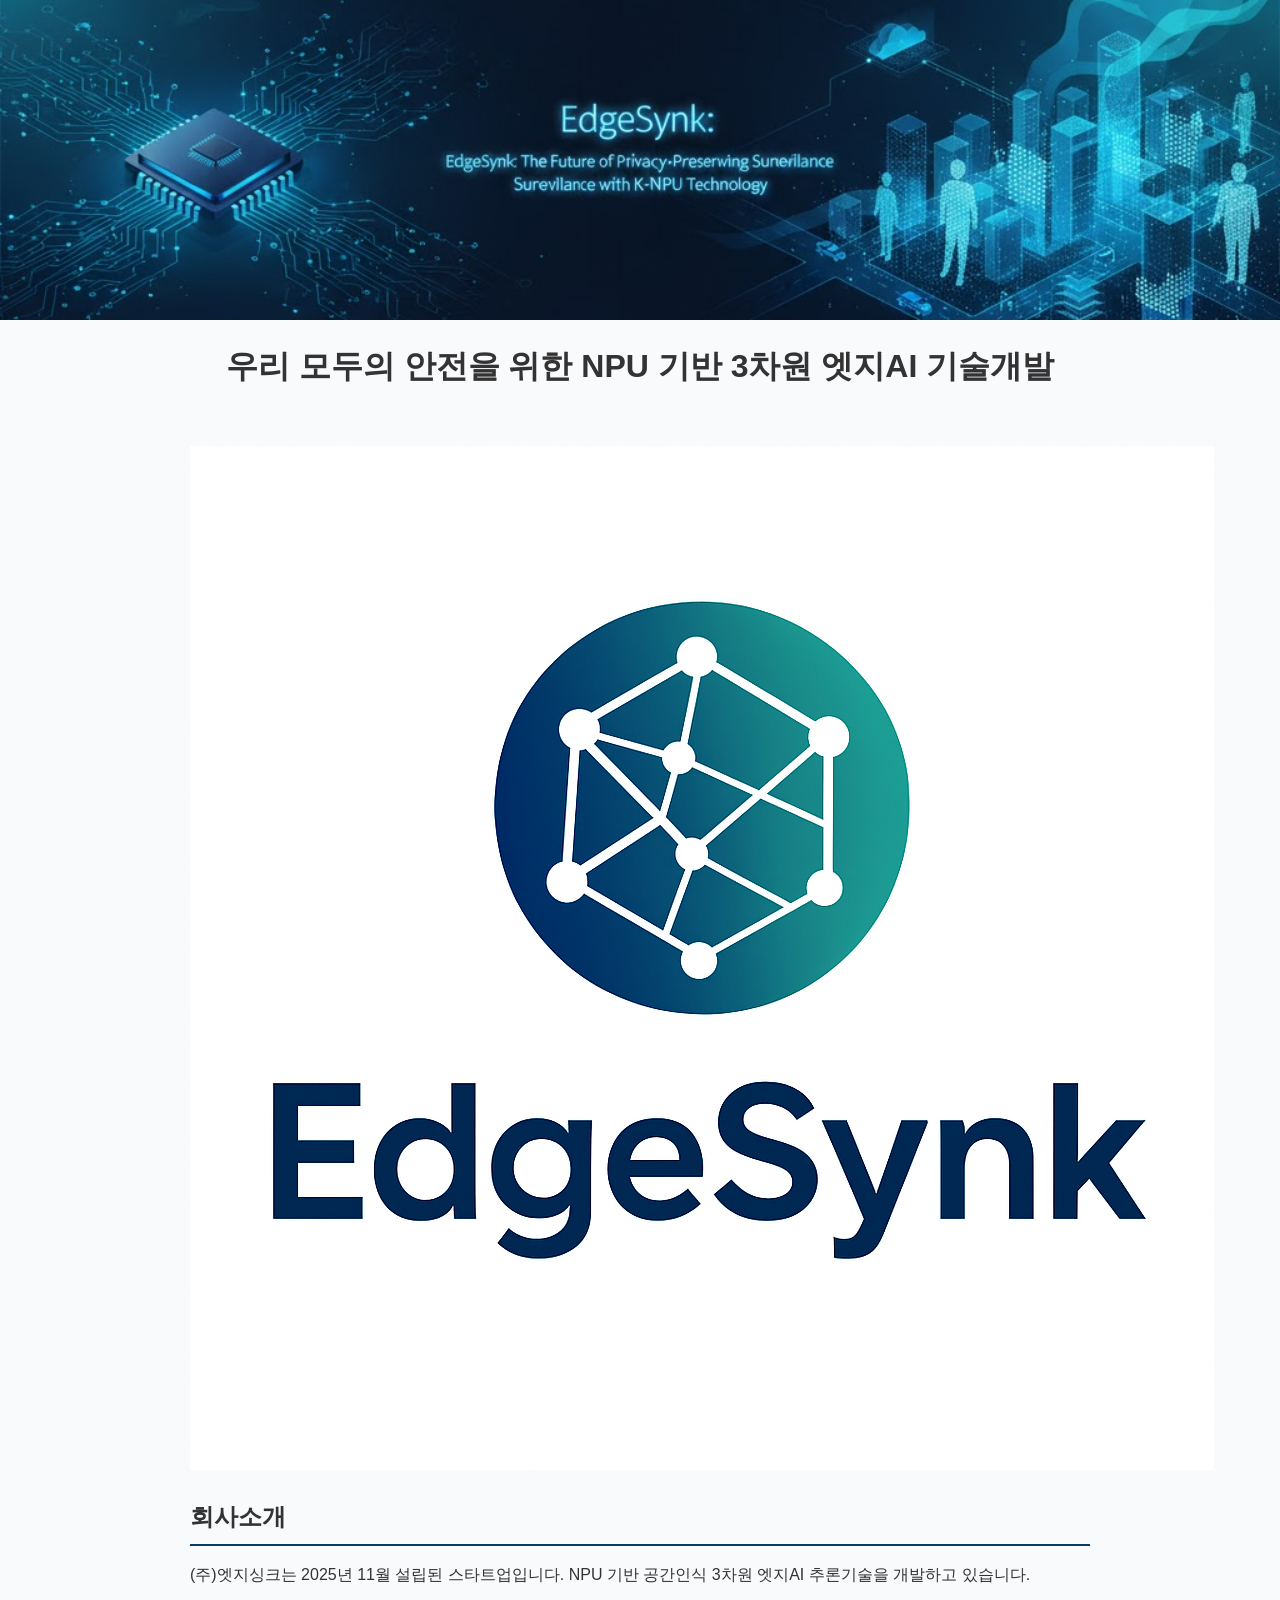
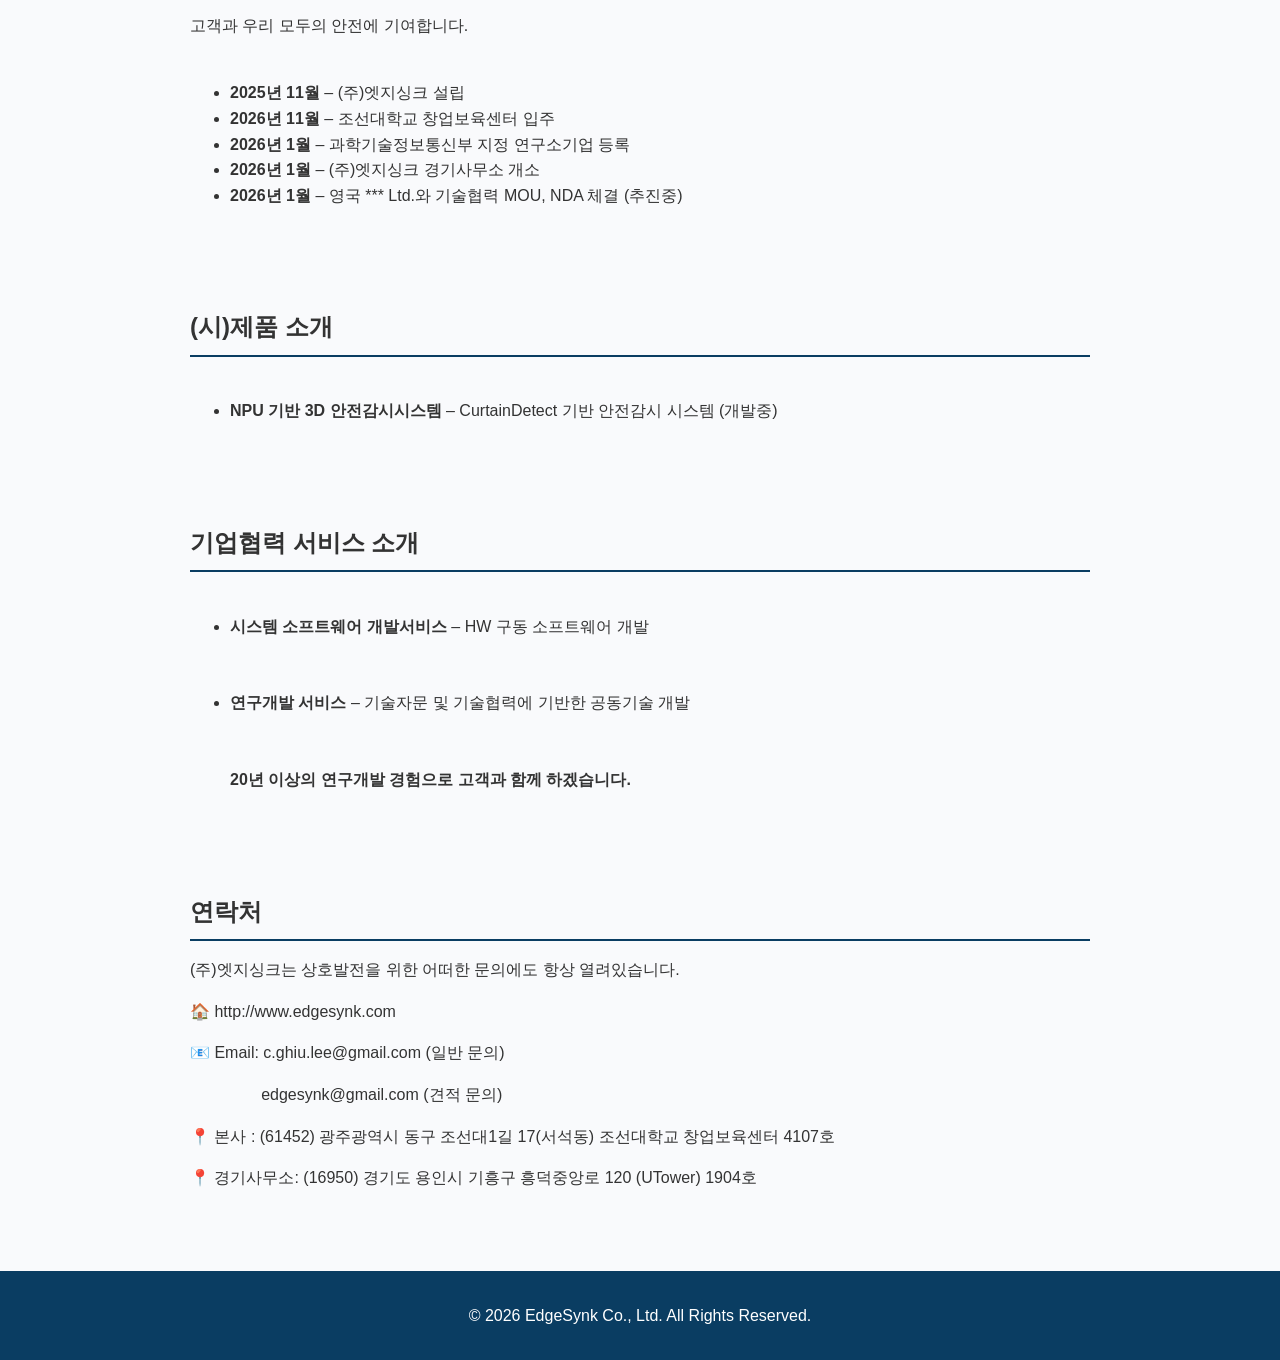
==== index.html @ 0410da60 "Add files via upload" ====
<!DOCTYPE html>
<html lang="ko">
<head>
  <meta charset="UTF-8">
  <meta name="viewport" content="width=device-width, initial-scale=1.0">
  <title>EdgeSynk Co., Ltd.</title>
  <style>
    body {
      font-family: 'Segoe UI', Tahoma, Geneva, Verdana, sans-serif;
      margin: 0;
      padding: 0;
      line-height: 1.6;
      background-color: #f9fafc;
      color: #333;
    }

    header {
      background: url("images/home-edgesynk-bg.jpg") no-repeat center center/cover; /* 배경 이미지 */
      color: #fff;
      padding: 10rem 1.5rem;
      text-align: center;
      position: relative;
    }
    header img.logo {
      max-width: 150px;
      display: block;
      margin: 0 auto 1rem auto;
    }
    header h1 {
      margin: 0;
      font-size: 2rem;
      text-shadow: 1px 1px 3px rgba(0,0,0,0.7);
    }
    nav {
      margin-top: 1rem;
    }
    nav a {
      color: #fff;
      margin: 0 10px;
      text-decoration: none;
      font-weight: bold;
      background: rgba(0,0,0,0.3);
      padding: 5px 10px;
      border-radius: 5px;
    }
    section {
      padding: 2rem;
      max-width: 900px;
      margin: auto;
    }
    section h2 {
      border-bottom: 2px solid #0a3d62;
      padding-bottom: 0.5rem;
      margin-bottom: 1rem;
    }
    .product-gallery {
      display: flex;
      flex-wrap: wrap;
      gap: 20px;
    }
    .product-gallery img {
      max-width: 250px;
      border: 1px solid #ccc;
      border-radius: 10px;
      box-shadow: 2px 2px 5px rgba(0,0,0,0.1);
    }
    footer {
      background: #0a3d62;
      color: #fff;
      text-align: center;
      padding: 1rem;
      margin-top: 2rem;
    }
  </style>
</head>
<body>
  <!-- 헤더 -->
  <header>
    <!-- 로고 이미지 
  
    <h1>EdgeSynk</h1>
    <p>NPU기반 공간인식 엣지AI 기술</p>
     -->

  </header>


    <!-- 로고 이미지 -->
    <center>
    <h1>우리 모두의 안전을 위한 NPU 기반 3차원 엣지AI 기술개발</h1>

    <!--
    <nav>
      <a href="#about">회사소개</a>
      <a href="#products">제품소개</a>
      <a href="#contact">연락처</a>
    </nav>-->
 </center>

  <!-- 회사 소개 -->
  <section id="about">

    <center><img src="images/edgesynk-logo-1.png" alt="회사 로고" class="logo" wideth="200"></center>

    <h2>회사소개</h2>
    <p>
      (주)엣지싱크는 2025년 11월 설립된 스타트업입니다. NPU 기반 공간인식 3차원 엣지AI 추론기술을 개발하고 있습니다.
      <br><br>
      고객과 우리 모두의 안전에 기여합니다. <br><br>

    <ul>
    <!--
        <strong>빛으로 그린 안전선, CurtainDetect</strong><br>
    -->
    </ul>
    </p>
<!--
    <center><img src="images/CurtainDetect-img.jpg" alt="상표"></center>
-->

      <ul>
      <li><strong>2025년 11월 </strong> – (주)엣지싱크 설립</li>
      <li><strong>2026년 11월 </strong> – 조선대학교 창업보육센터 입주</li>
      <li><strong>2026년 1월 </strong> – 과학기술정보통신부 지정 연구소기업 등록</li>
      <li><strong>2026년 1월 </strong> – (주)엣지싱크 경기사무소 개소</li>
      <li><strong>2026년 1월     </strong> – 영국 *** Ltd.와 기술협력 MOU, NDA 체결 (추진중) </li>
      <!--
      <li><strong>2025년 8월 31일</strong> – CurtainDetect 시제품 개발(C1, T1)</li>
      <li><strong>2025년 9월     </strong> – 상표등록중(QPhotoNexx, CurtainDetect)</li>
      -->
    </ul>


  </section>

  <!-- 제품 소개 -->
  <section id="products">
    <h2>(시)제품 소개</h2>
    <ul>
        <!--
      <li><strong>CurtainDetect C1</strong> – 중형 실시간 2D안전감시모듈 (시제품)</li><br>
      <li><strong>CurtainDetect T1</strong> – 소형 실시간 2D안전감시모듈 (시제품)</li><br>
      -->

    <!-- 제품 사진 갤러리
    <div class="product-gallery">
      <figure><img src="images/c1.jpg" alt="제품 사진 1">
      <figcaption>CurtainDetect C1 (시제품)</figcaption>
      </figure>

      <figure><img src="images/t1.jpg" alt="제품 사진 2">
      <figcaption>CurtainDetect T1 (시제품)</figcaption>
      </figure>
    </div> -->

    <br><li><strong>NPU 기반 3D 안전감시시스템</strong> – CurtainDetect 기반 안전감시 시스템 (개발중)</li>
    </ul>
  </section>

    <!-- 서비스 소개 -->
  <section id="products">
    <h2>기업협력 서비스 소개</h2>
    <ul>
      <br>
      <li><strong>시스템 소프트웨어 개발서비스</strong> – HW 구동 소프트웨어 개발</li><br>
      <br>
      <li><strong>연구개발 서비스</strong> – 기술자문 및 기술협력에 기반한 공동기술 개발</li><br>
      <br>
      <strong>20년 이상의 연구개발 경험으로 고객과 함께 하겠습니다.</strong>


  </section>

  <!-- 연락처 -->
  <section id="contact">
    <h2>연락처</h2>
    <p>(주)엣지싱크는 상호발전을 위한 어떠한 문의에도 항상 열려있습니다.</p>
    <p>🏠 http://www.edgesynk.com</p>
    <p>📧 Email: c.ghiu.lee@gmail.com (일반 문의)</p>
    <p style="white-space: pre;">                edgesynk@gmail.com (견적 문의)</p>
    <!-- <p>📞 Tel: 010-5439-5979</p> -->
    <p>📍 본사 : (61452) 광주광역시 동구 조선대1길 17(서석동) 조선대학교 창업보육센터 4107호</p>
    <p>📍 경기사무소: (16950) 경기도 용인시 기흥구 흥덕중앙로 120 (UTower) 1904호</p>
  </section>

  <!-- 푸터 -->
  <footer>
    <p>&copy; 2026 EdgeSynk Co., Ltd. All Rights Reserved.</p>
  </footer>
</body>
</html>
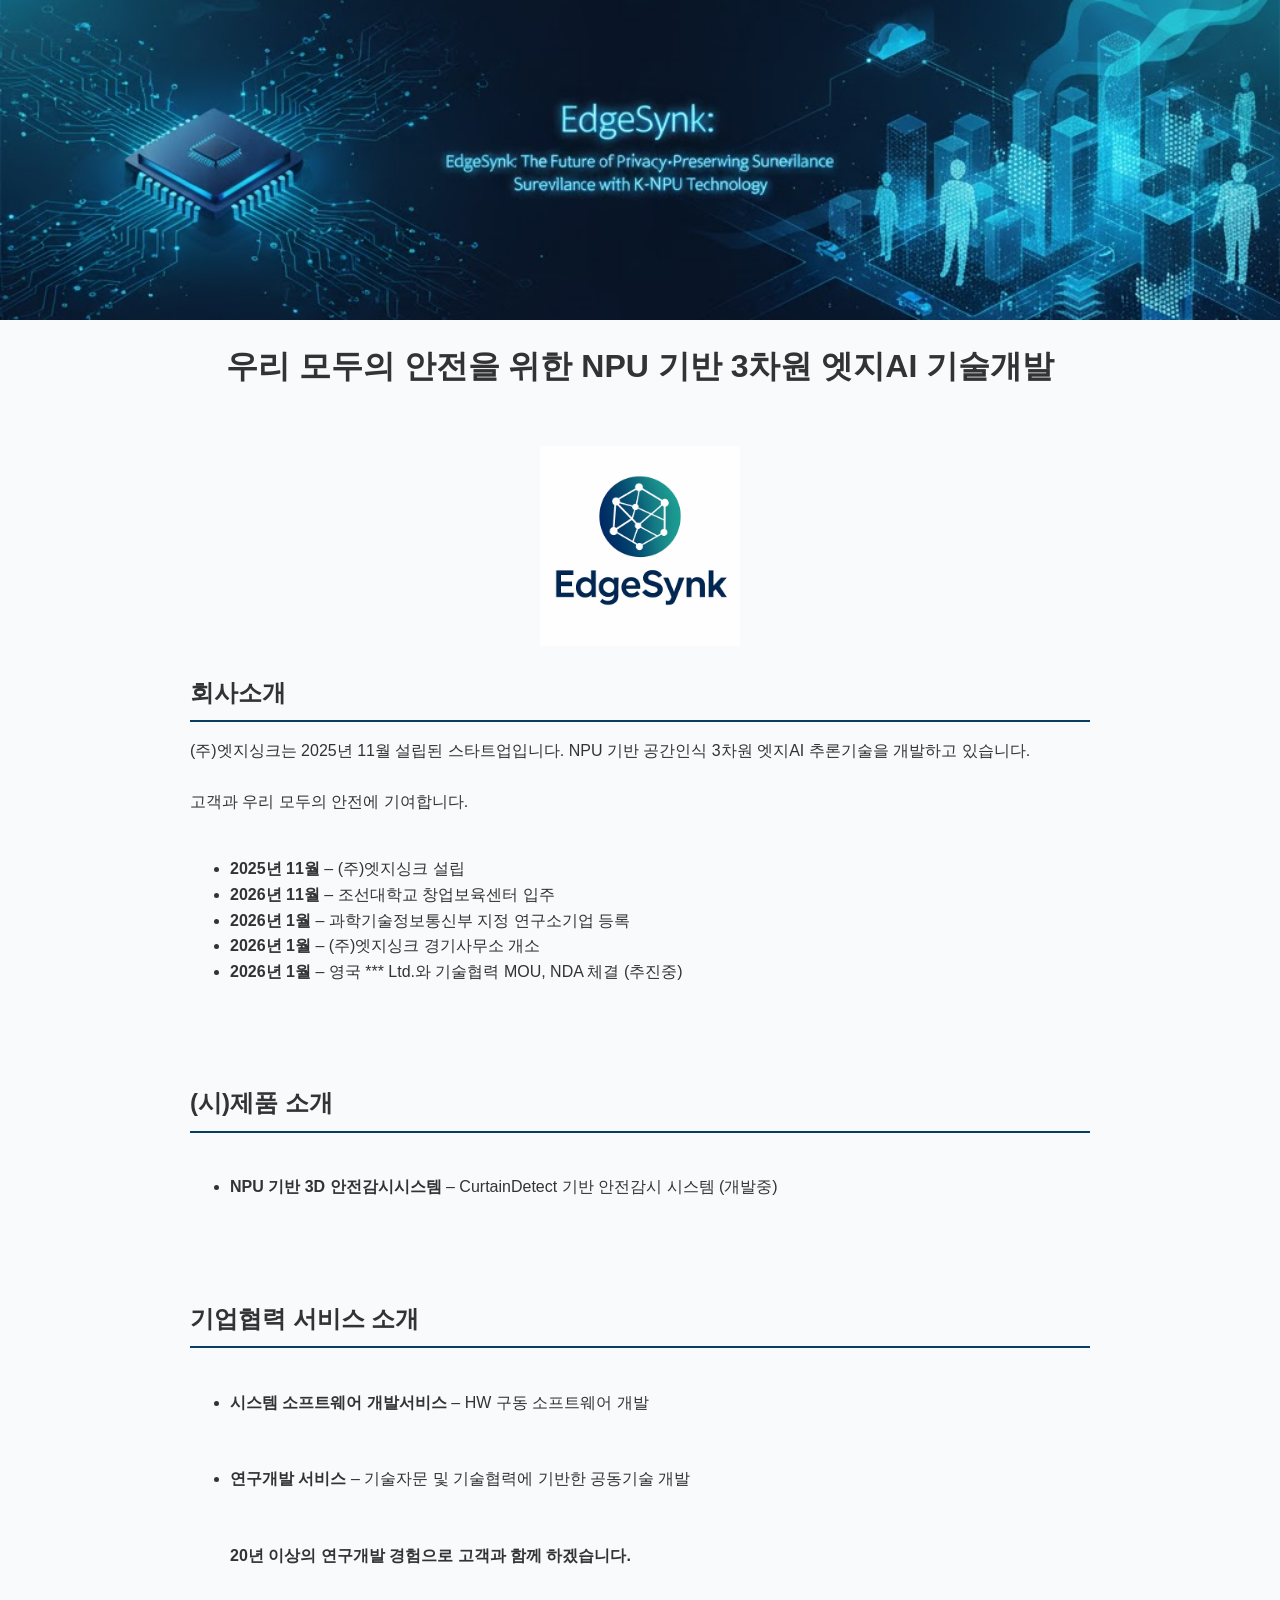
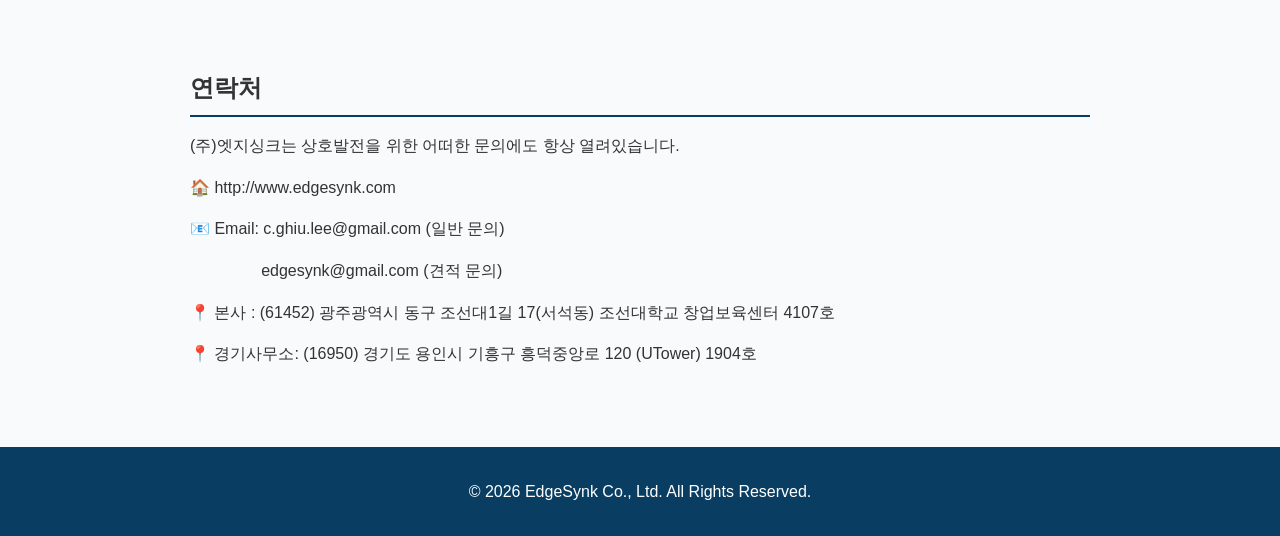
==== commit 76b83b1e: "Add files via upload" ====
--- a/index.html
+++ b/index.html
@@ -100,7 +100,7 @@
   <!-- 회사 소개 -->
   <section id="about">
 
-    <center><img src="images/edgesynk-logo-1.png" alt="회사 로고" class="logo" wideth="200"></center>
+    <center><img src="images/edgesynk-logo-1.png" alt="회사 로고" class="logo" width="200"></center>
 
     <h2>회사소개</h2>
     <p>
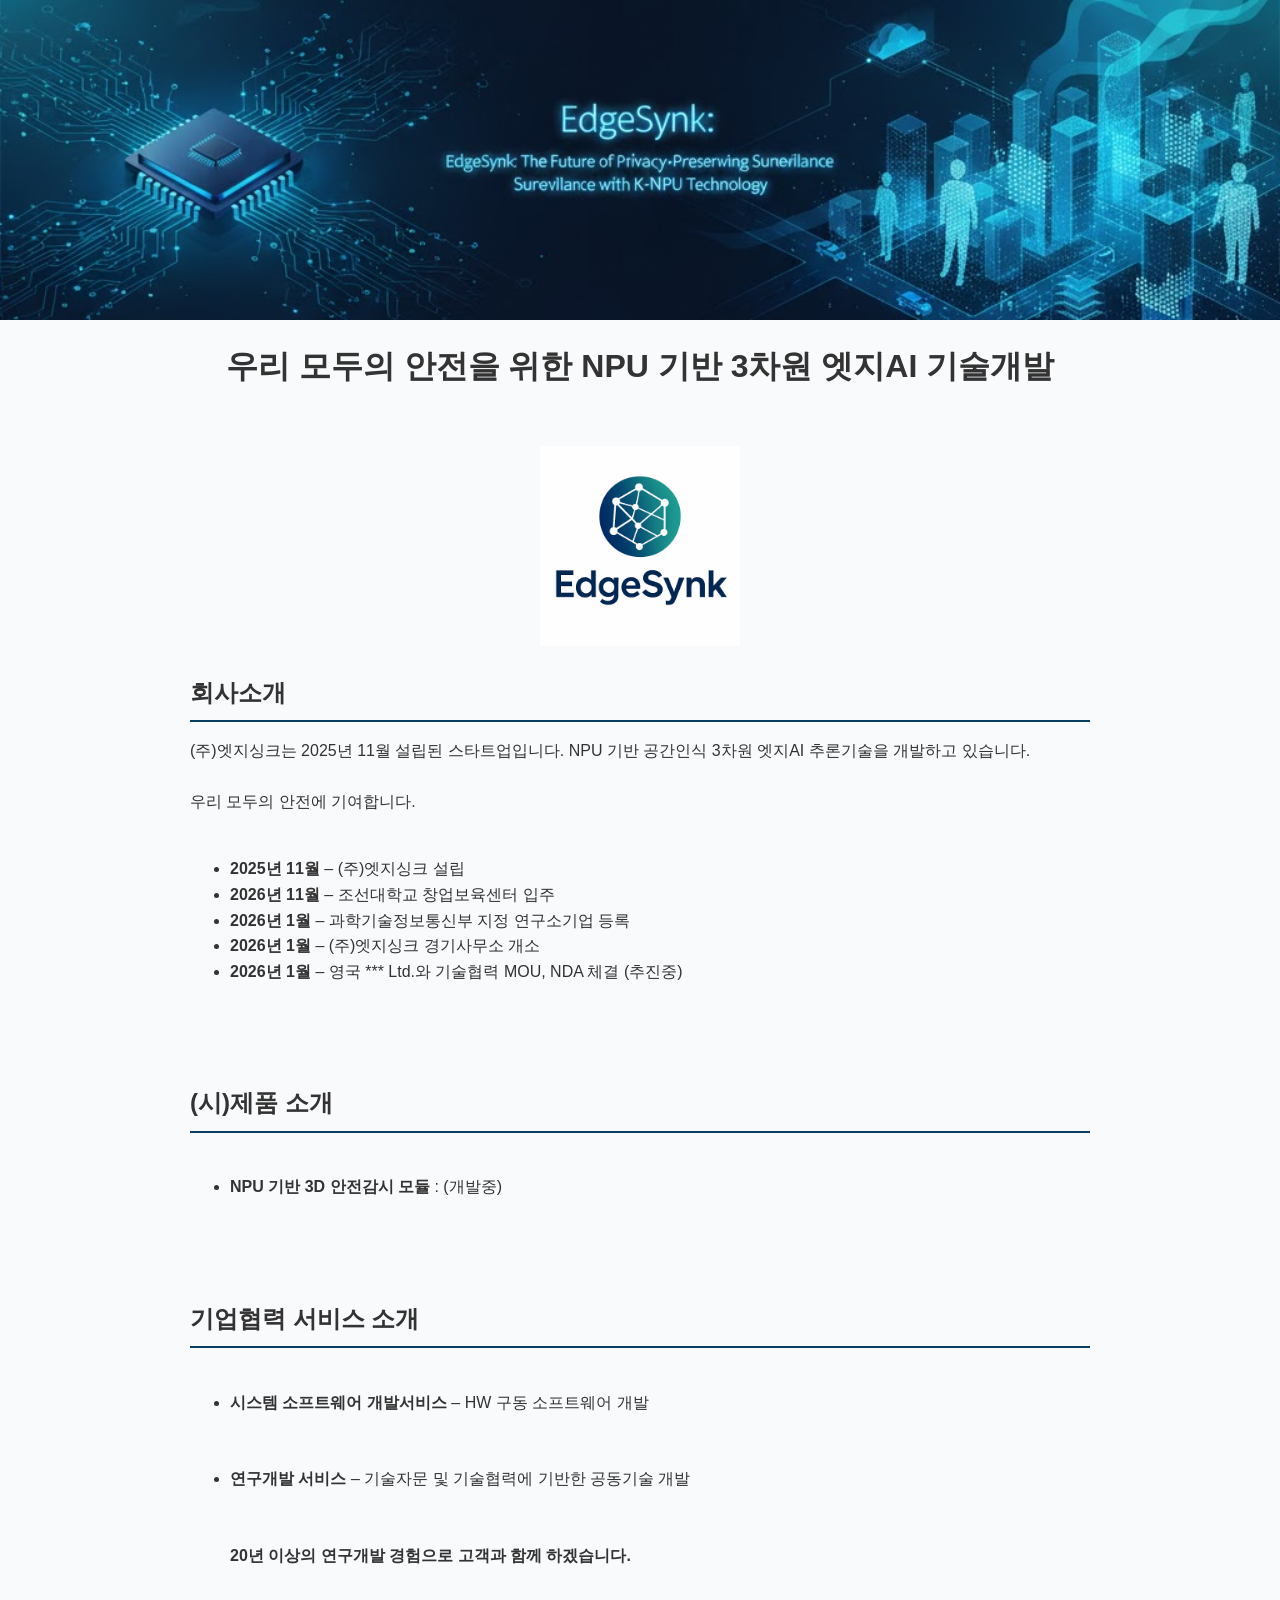
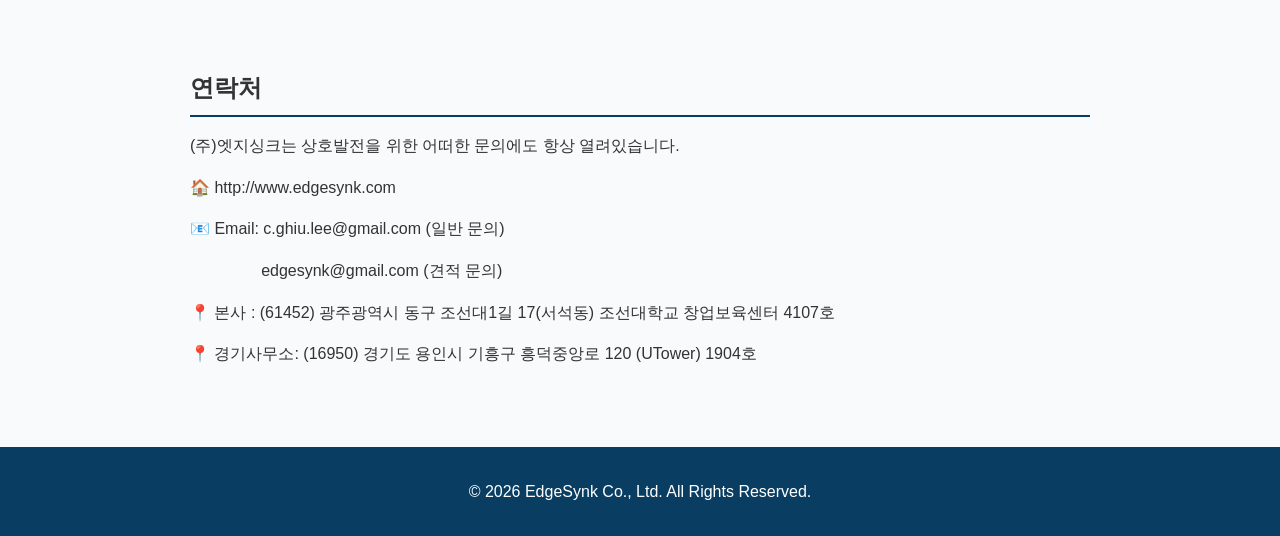
==== commit d3b5950b: "Add files via upload" ====
--- a/index.html
+++ b/index.html
@@ -106,7 +106,7 @@
     <p>
       (주)엣지싱크는 2025년 11월 설립된 스타트업입니다. NPU 기반 공간인식 3차원 엣지AI 추론기술을 개발하고 있습니다.
       <br><br>
-      고객과 우리 모두의 안전에 기여합니다. <br><br>
+      우리 모두의 안전에 기여합니다. <br><br>
 
     <ul>
     <!--
@@ -153,7 +153,7 @@
       </figure>
     </div> -->
 
-    <br><li><strong>NPU 기반 3D 안전감시시스템</strong> – CurtainDetect 기반 안전감시 시스템 (개발중)</li>
+    <br><li><strong>NPU 기반 3D 안전감시 모듈</strong> : (개발중)</li>
     </ul>
   </section>
 
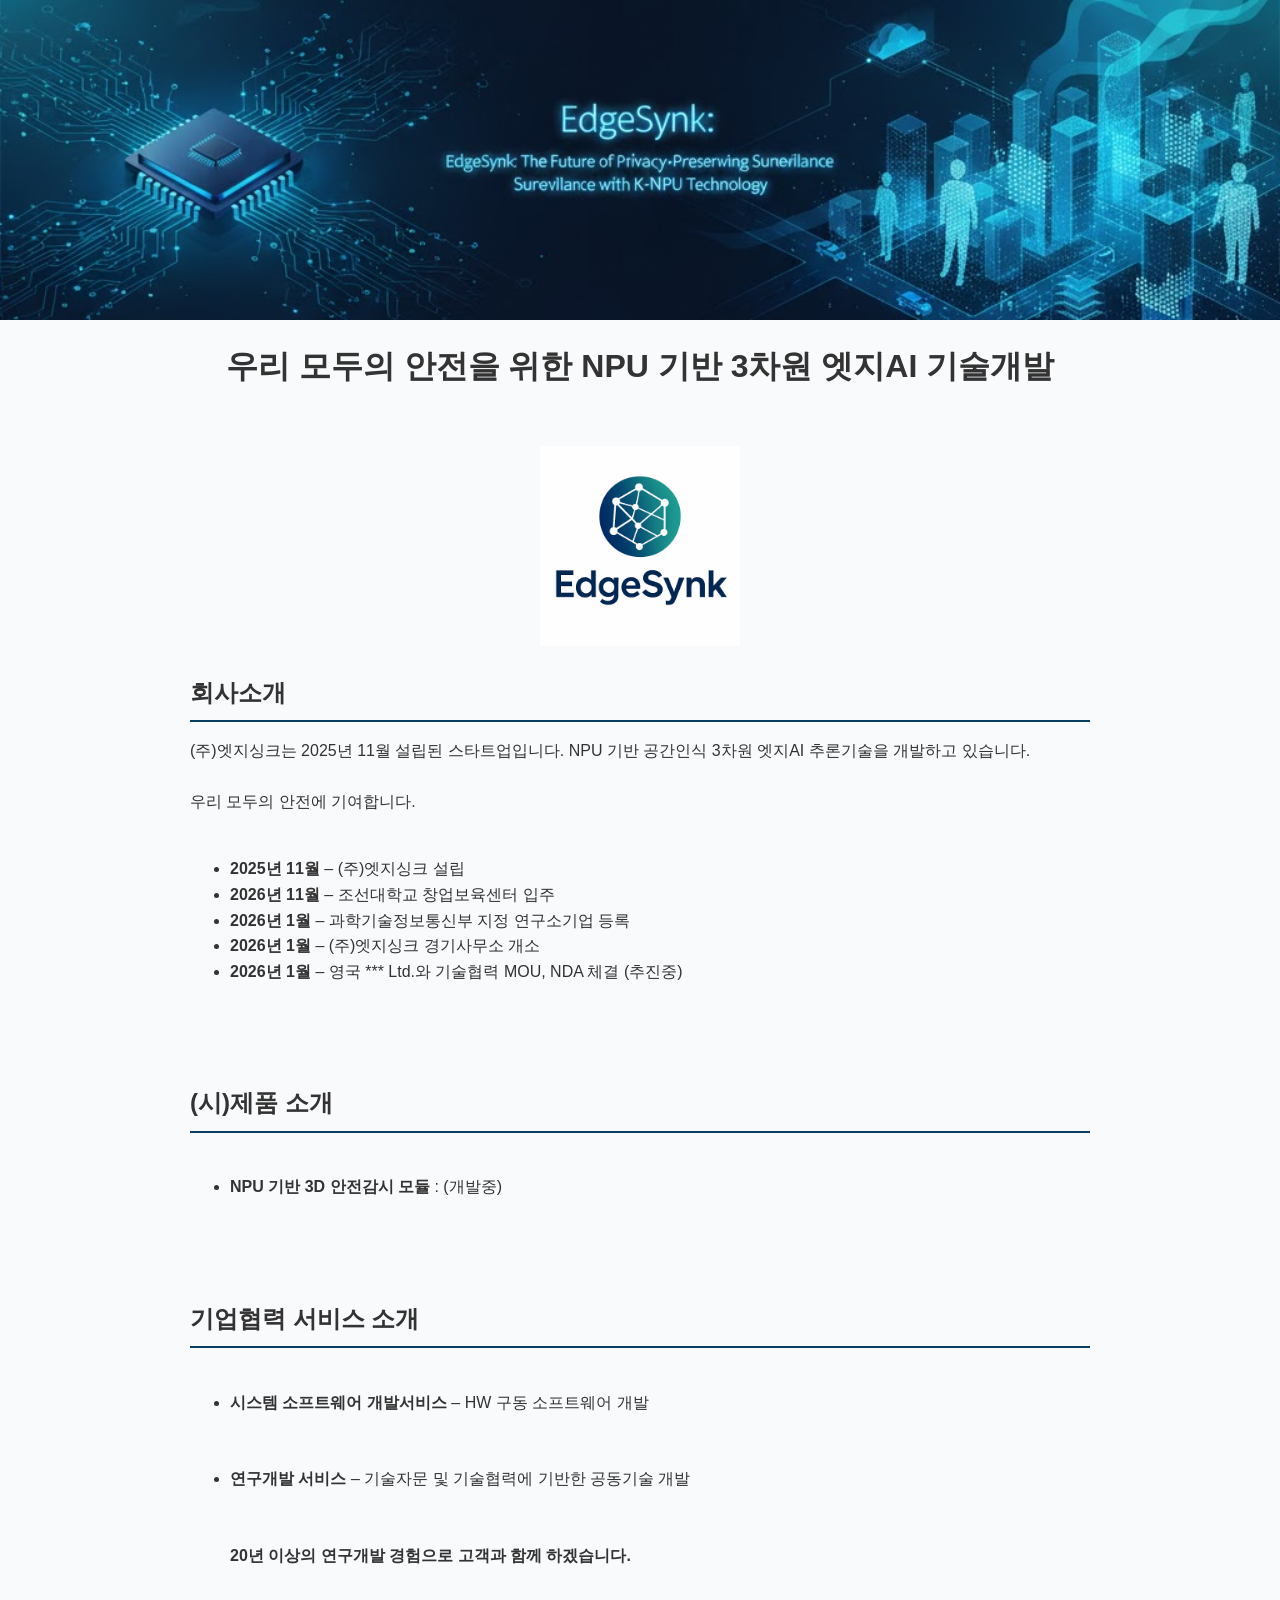
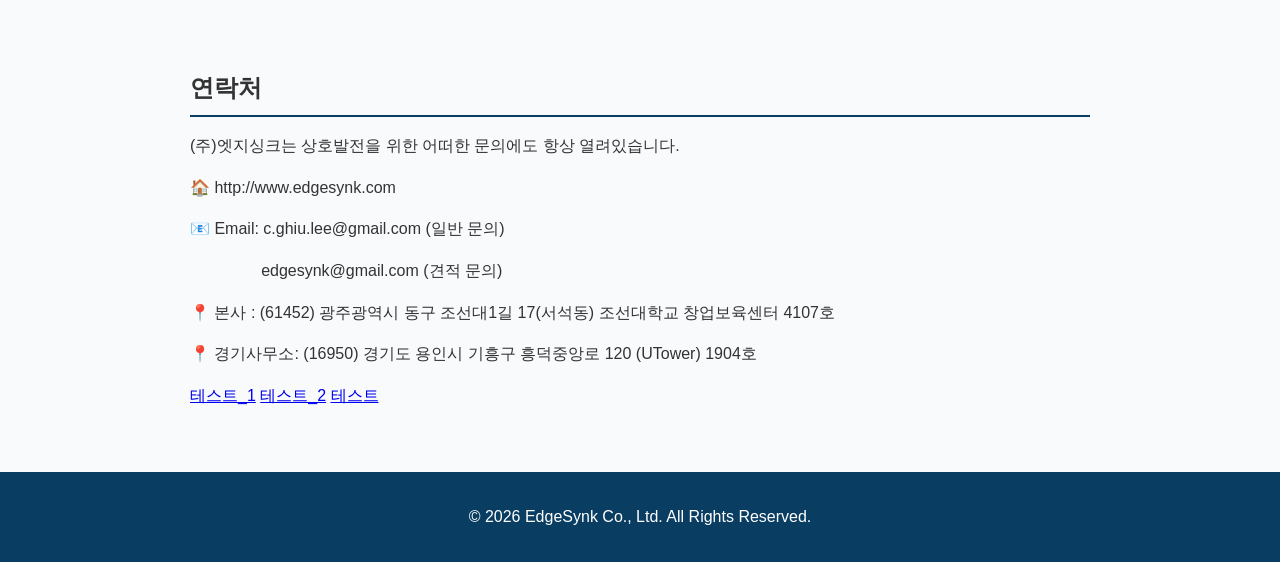
==== commit c27d62f0: "Add files via upload" ====
--- a/index.html
+++ b/index.html
@@ -181,6 +181,10 @@
     <!-- <p>📞 Tel: 010-5439-5979</p> -->
     <p>📍 본사 : (61452) 광주광역시 동구 조선대1길 17(서석동) 조선대학교 창업보육센터 4107호</p>
     <p>📍 경기사무소: (16950) 경기도 용인시 기흥구 흥덕중앙로 120 (UTower) 1904호</p>
+
+    <a href="12-edgesynk_homepage-G.html">테스트_1</a>
+    <a href="2-edgesynk_homepage.html">테스트_2</a>
+    <a href="21-edgesynk_homepage.html">테스트</a>
   </section>
 
   <!-- 푸터 -->
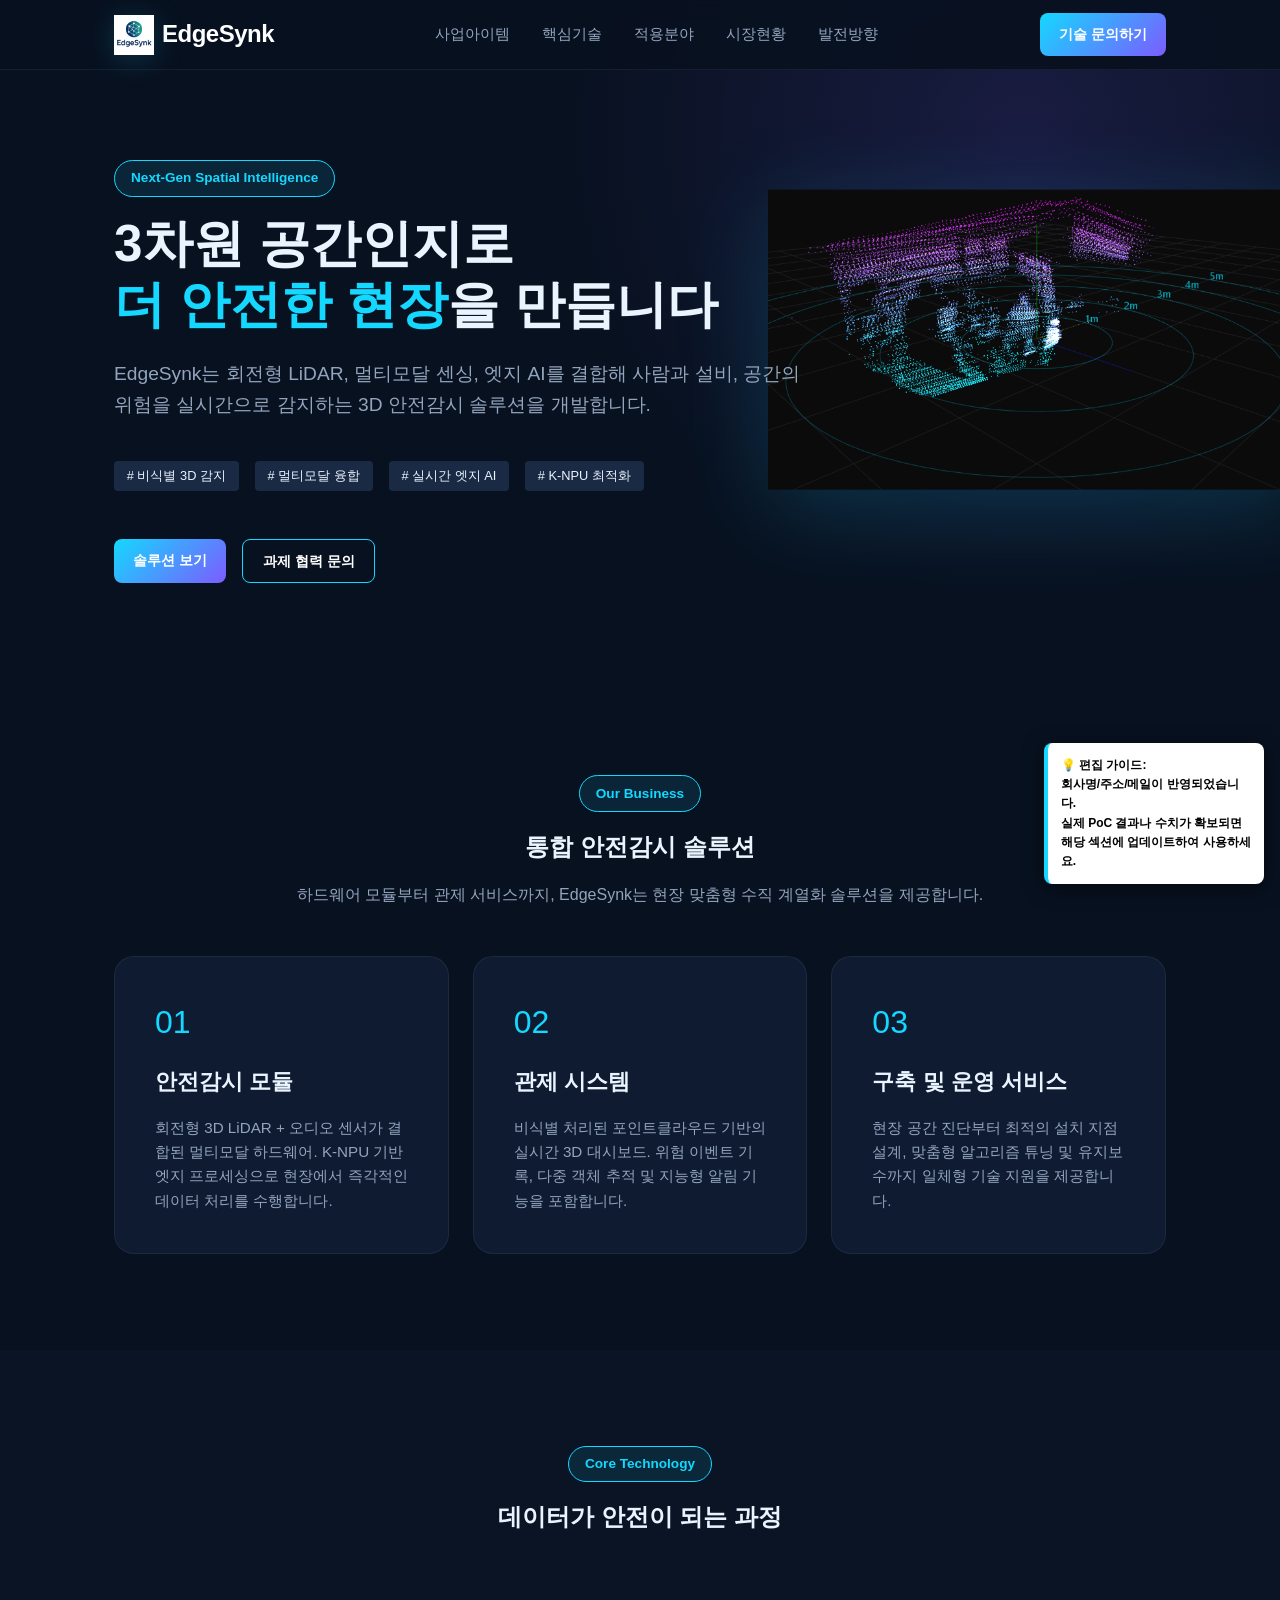
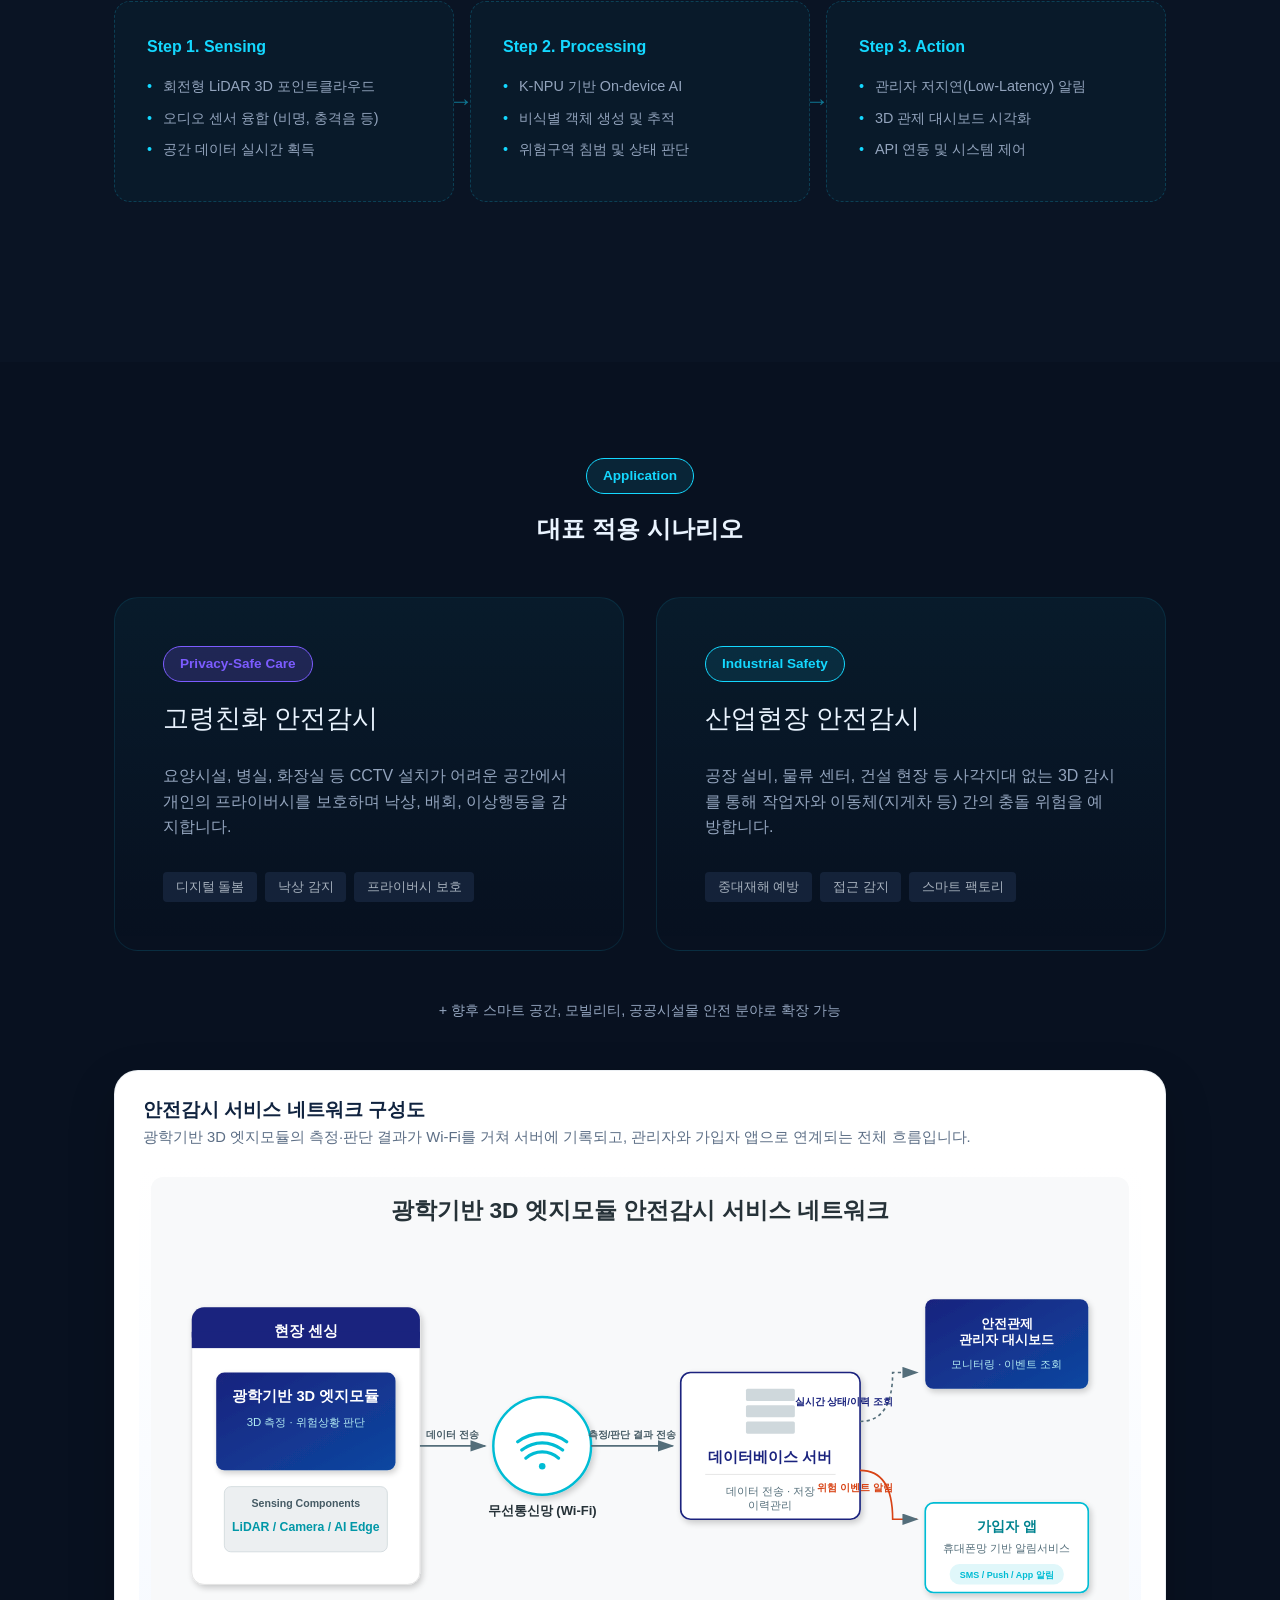
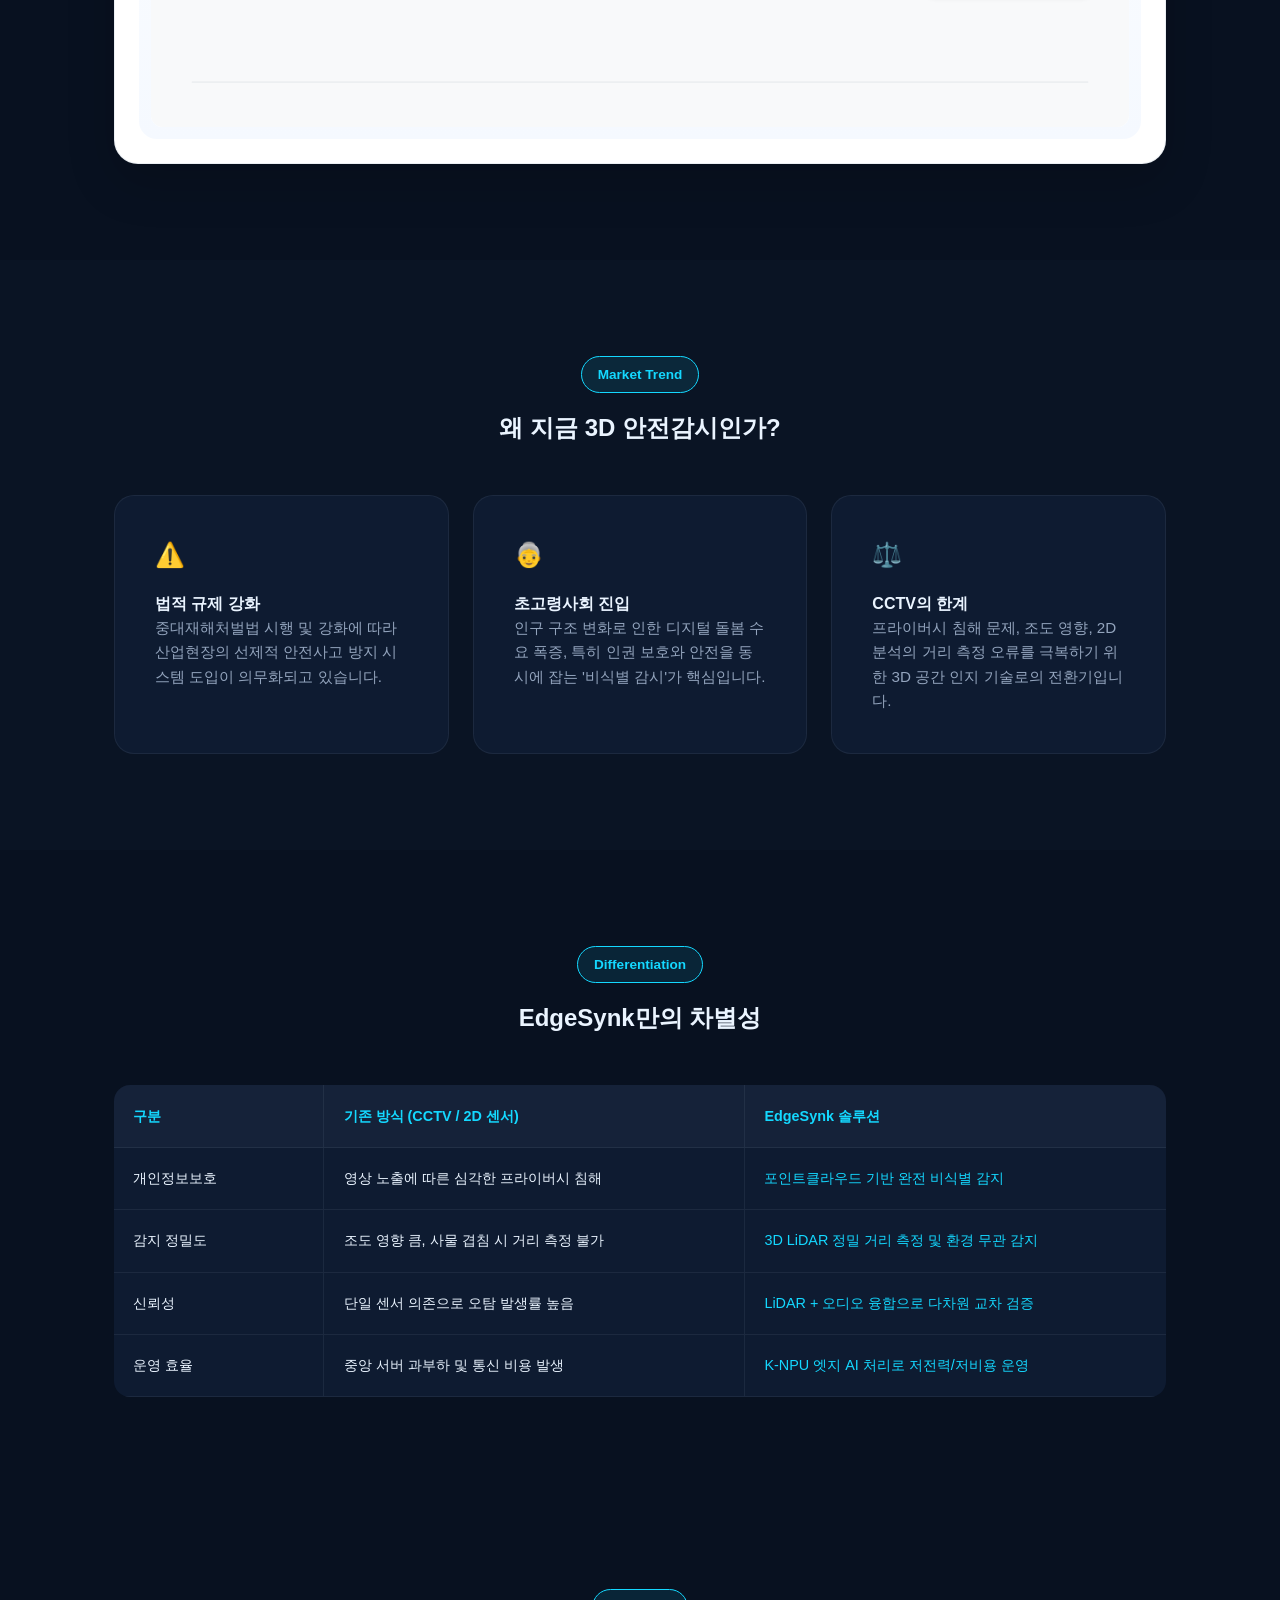
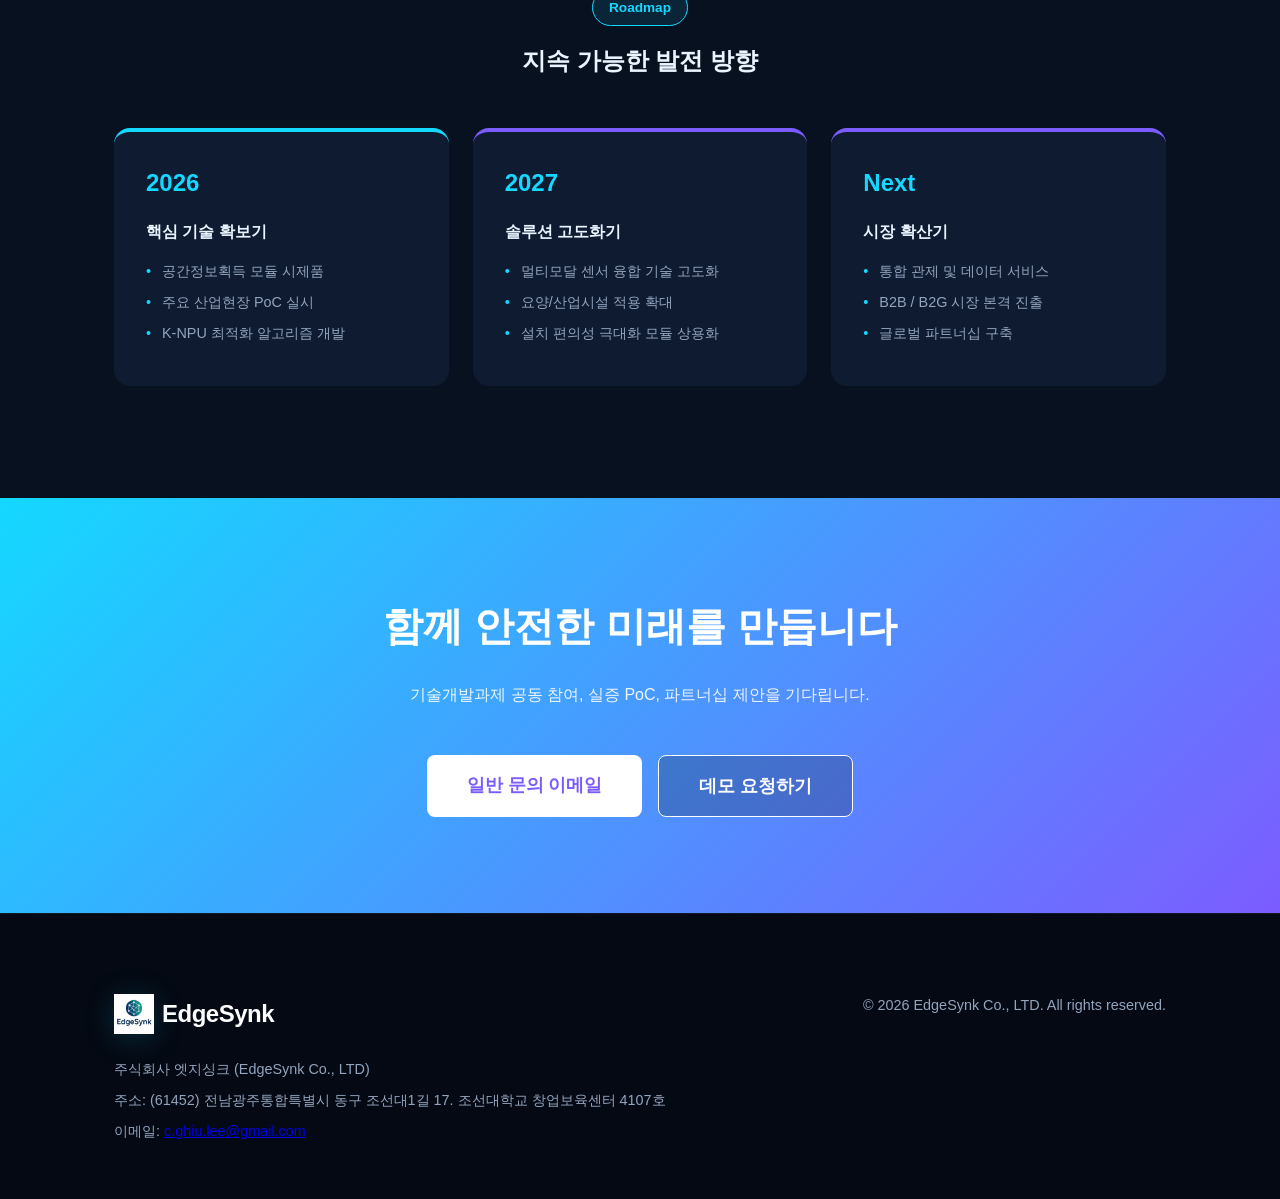
==== commit 4be32ae0: "Add files via upload" ====
--- a/index.html
+++ b/index.html
@@ -1,195 +1,649 @@
-<!DOCTYPE html>
-<html lang="ko">
-<head>
-  <meta charset="UTF-8">
-  <meta name="viewport" content="width=device-width, initial-scale=1.0">
-  <title>EdgeSynk Co., Ltd.</title>
-  <style>
-    body {
-      font-family: 'Segoe UI', Tahoma, Geneva, Verdana, sans-serif;
-      margin: 0;
-      padding: 0;
-      line-height: 1.6;
-      background-color: #f9fafc;
-      color: #333;
-    }
-
-    header {
-      background: url("images/home-edgesynk-bg.jpg") no-repeat center center/cover; /* 배경 이미지 */
-      color: #fff;
-      padding: 10rem 1.5rem;
-      text-align: center;
-      position: relative;
-    }
-    header img.logo {
-      max-width: 150px;
-      display: block;
-      margin: 0 auto 1rem auto;
-    }
-    header h1 {
-      margin: 0;
-      font-size: 2rem;
-      text-shadow: 1px 1px 3px rgba(0,0,0,0.7);
-    }
-    nav {
-      margin-top: 1rem;
-    }
-    nav a {
-      color: #fff;
-      margin: 0 10px;
-      text-decoration: none;
-      font-weight: bold;
-      background: rgba(0,0,0,0.3);
-      padding: 5px 10px;
-      border-radius: 5px;
-    }
-    section {
-      padding: 2rem;
-      max-width: 900px;
-      margin: auto;
-    }
-    section h2 {
-      border-bottom: 2px solid #0a3d62;
-      padding-bottom: 0.5rem;
-      margin-bottom: 1rem;
-    }
-    .product-gallery {
-      display: flex;
-      flex-wrap: wrap;
-      gap: 20px;
-    }
-    .product-gallery img {
-      max-width: 250px;
-      border: 1px solid #ccc;
-      border-radius: 10px;
-      box-shadow: 2px 2px 5px rgba(0,0,0,0.1);
-    }
-    footer {
-      background: #0a3d62;
-      color: #fff;
-      text-align: center;
-      padding: 1rem;
-      margin-top: 2rem;
-    }
-  </style>
-</head>
-<body>
-  <!-- 헤더 -->
-  <header>
-    <!-- 로고 이미지 
-  
-    <h1>EdgeSynk</h1>
-    <p>NPU기반 공간인식 엣지AI 기술</p>
-     -->
-
-  </header>
-
-
-    <!-- 로고 이미지 -->
-    <center>
-    <h1>우리 모두의 안전을 위한 NPU 기반 3차원 엣지AI 기술개발</h1>
-
-    <!--
-    <nav>
-      <a href="#about">회사소개</a>
-      <a href="#products">제품소개</a>
-      <a href="#contact">연락처</a>
-    </nav>-->
- </center>
-
-  <!-- 회사 소개 -->
-  <section id="about">
-
-    <center><img src="images/edgesynk-logo-1.png" alt="회사 로고" class="logo" width="200"></center>
-
-    <h2>회사소개</h2>
-    <p>
-      (주)엣지싱크는 2025년 11월 설립된 스타트업입니다. NPU 기반 공간인식 3차원 엣지AI 추론기술을 개발하고 있습니다.
-      <br><br>
-      우리 모두의 안전에 기여합니다. <br><br>
-
-    <ul>
-    <!--
-        <strong>빛으로 그린 안전선, CurtainDetect</strong><br>
-    -->
-    </ul>
-    </p>
-<!--
-    <center><img src="images/CurtainDetect-img.jpg" alt="상표"></center>
--->
-
-      <ul>
-      <li><strong>2025년 11월 </strong> – (주)엣지싱크 설립</li>
-      <li><strong>2026년 11월 </strong> – 조선대학교 창업보육센터 입주</li>
-      <li><strong>2026년 1월 </strong> – 과학기술정보통신부 지정 연구소기업 등록</li>
-      <li><strong>2026년 1월 </strong> – (주)엣지싱크 경기사무소 개소</li>
-      <li><strong>2026년 1월     </strong> – 영국 *** Ltd.와 기술협력 MOU, NDA 체결 (추진중) </li>
-      <!--
-      <li><strong>2025년 8월 31일</strong> – CurtainDetect 시제품 개발(C1, T1)</li>
-      <li><strong>2025년 9월     </strong> – 상표등록중(QPhotoNexx, CurtainDetect)</li>
-      -->
-    </ul>
-
-
-  </section>
-
-  <!-- 제품 소개 -->
-  <section id="products">
-    <h2>(시)제품 소개</h2>
-    <ul>
-        <!--
-      <li><strong>CurtainDetect C1</strong> – 중형 실시간 2D안전감시모듈 (시제품)</li><br>
-      <li><strong>CurtainDetect T1</strong> – 소형 실시간 2D안전감시모듈 (시제품)</li><br>
-      -->
-
-    <!-- 제품 사진 갤러리
-    <div class="product-gallery">
-      <figure><img src="images/c1.jpg" alt="제품 사진 1">
-      <figcaption>CurtainDetect C1 (시제품)</figcaption>
-      </figure>
-
-      <figure><img src="images/t1.jpg" alt="제품 사진 2">
-      <figcaption>CurtainDetect T1 (시제품)</figcaption>
-      </figure>
-    </div> -->
-
-    <br><li><strong>NPU 기반 3D 안전감시 모듈</strong> : (개발중)</li>
-    </ul>
-  </section>
-
-    <!-- 서비스 소개 -->
-  <section id="products">
-    <h2>기업협력 서비스 소개</h2>
-    <ul>
-      <br>
-      <li><strong>시스템 소프트웨어 개발서비스</strong> – HW 구동 소프트웨어 개발</li><br>
-      <br>
-      <li><strong>연구개발 서비스</strong> – 기술자문 및 기술협력에 기반한 공동기술 개발</li><br>
-      <br>
-      <strong>20년 이상의 연구개발 경험으로 고객과 함께 하겠습니다.</strong>
-
-
-  </section>
-
-  <!-- 연락처 -->
-  <section id="contact">
-    <h2>연락처</h2>
-    <p>(주)엣지싱크는 상호발전을 위한 어떠한 문의에도 항상 열려있습니다.</p>
-    <p>🏠 http://www.edgesynk.com</p>
-    <p>📧 Email: c.ghiu.lee@gmail.com (일반 문의)</p>
-    <p style="white-space: pre;">                edgesynk@gmail.com (견적 문의)</p>
-    <!-- <p>📞 Tel: 010-5439-5979</p> -->
-    <p>📍 본사 : (61452) 광주광역시 동구 조선대1길 17(서석동) 조선대학교 창업보육센터 4107호</p>
-    <p>📍 경기사무소: (16950) 경기도 용인시 기흥구 흥덕중앙로 120 (UTower) 1904호</p>
-
-    <a href="12-edgesynk_homepage-G.html">테스트_1</a>
-    <a href="2-edgesynk_homepage.html">테스트_2</a>
-    <a href="21-edgesynk_homepage.html">테스트</a>
-  </section>
-
-  <!-- 푸터 -->
-  <footer>
-    <p>&copy; 2026 EdgeSynk Co., Ltd. All Rights Reserved.</p>
-  </footer>
-</body>
-</html>
+<!DOCTYPE html>
+
+<html lang="ko">
+<head>
+<meta charset="utf-8"/>
+<meta content="width=device-width, initial-scale=1.0" name="viewport"/>
+<title>EdgeSynk | 3D 공간인지 기반 안전감시 솔루션</title>
+<style>
+        :root {
+            --primary: #14D8FF;
+            --accent: #7C5CFF;
+            --bg-deep: #081120;
+            --bg-card: #0E1B31;
+            --text-main: #EAF4FF;
+            --text-dim: #93A4BD;
+            --gradient: linear-gradient(135deg, #14D8FF 0%, #7C5CFF 100%);
+            --transition: all 0.3s cubic-bezier(0.4, 0, 0.2, 1);
+        }
+
+        * { margin: 0; padding: 0; box-sizing: border-box; }
+        html { scroll-behavior: smooth; }
+        body {
+            background-color: var(--bg-deep);
+            color: var(--text-main);
+            font-family: 'Pretendard', -apple-system, BlinkMacSystemFont, 'Nanum Gothic', sans-serif;
+            line-height: 1.6;
+            overflow-x: hidden;
+        }
+
+        /* Utility */
+        .container { max-width: 1100px; margin: 0 auto; padding: 0 1.5rem; }
+        .section-padding { padding: 6rem 0; }
+        .text-center { text-align: center; }
+        .badge {
+            display: inline-block;
+            padding: 0.4rem 1rem;
+            background: rgba(20, 216, 255, 0.1);
+            border: 1px solid var(--primary);
+            color: var(--primary);
+            border-radius: 100px;
+            font-size: 0.85rem;
+            font-weight: 600;
+            margin-bottom: 1rem;
+        }
+        .highlight { color: var(--primary); }
+
+        /* Navigation */
+        nav {
+            position: fixed;
+            top: 0; width: 100%;
+            height: 70px;
+            background: rgba(8, 17, 32, 0.9);
+            backdrop-filter: blur(10px);
+            z-index: 1000;
+            border-bottom: 1px solid rgba(147, 164, 189, 0.1);
+        }
+        nav .container {
+            display: flex;
+            justify-content: space-between;
+            align-items: center;
+            height: 100%;
+        }
+        .logo {
+            font-size: 1.5rem;
+            font-weight: 800;
+            letter-spacing: -0.5px;
+            display: flex;
+            align-items: center;
+            gap: 8px;
+            color: #fff;
+            text-decoration: none;
+        }
+        .logo-icon {
+            width: 40px; height: 40px;
+            display: grid; place-items: center;
+            flex-shrink: 0;
+        }
+        .logo-icon img {
+            width: 100%;
+            height: 100%;
+            object-fit: contain;
+            display: block;
+            filter: drop-shadow(0 4px 14px rgba(20, 216, 255, 0.18));
+        }
+        .nav-links { display: flex; gap: 2rem; }
+        .nav-links a {
+            text-decoration: none;
+            color: var(--text-dim);
+            font-size: 0.95rem;
+            transition: var(--transition);
+        }
+        .nav-links a:hover { color: var(--primary); }
+        .btn-contact {
+            background: var(--gradient);
+            color: #fff;
+            padding: 0.6rem 1.2rem;
+            border-radius: 8px;
+            text-decoration: none;
+            font-weight: 600;
+            font-size: 0.9rem;
+            transition: var(--transition);
+        }
+        .btn-contact:hover { transform: translateY(-2px); box-shadow: 0 4px 15px rgba(20, 216, 255, 0.3); }
+
+        /* Hero Section */
+        .hero {
+            position: relative;
+            padding: 10rem 0 6rem;
+            background: radial-gradient(circle at 80% 20%, rgba(124, 92, 255, 0.15) 0%, transparent 40%);
+        }
+        .hero-content { max-width: 700px; position: relative; z-index: 2; }
+        .hero h1 {
+            font-size: clamp(2.2rem, 5vw, 3.2rem);
+            line-height: 1.2;
+            margin-bottom: 1.5rem;
+            word-break: keep-all;
+        }
+        .hero p {
+            font-size: 1.2rem;
+            color: var(--text-dim);
+            margin-bottom: 2.5rem;
+            word-break: keep-all;
+        }
+        .hero-badges { display: flex; gap: 1rem; flex-wrap: wrap; margin-bottom: 3rem; }
+
+        /* Background Visual */
+        .hero-visual {
+            position: absolute;
+            top: 50%; right: -2%;
+            transform: translateY(-50%);
+            width: min(42vw, 560px);
+            z-index: 1;
+            pointer-events: none;
+            display: flex;
+            justify-content: center;
+            align-items: center;
+        }
+        .hero-visual::before {
+            content: '';
+            position: absolute;
+            inset: 10% 8%;
+            background: radial-gradient(circle, rgba(20, 216, 255, 0.16) 0%, rgba(124, 92, 255, 0.10) 45%, transparent 75%);
+            filter: blur(30px);
+            z-index: -1;
+        }
+        .hero-visual img {
+            width: 100%;
+            height: auto;
+            display: block;
+            object-fit: contain;
+            filter: drop-shadow(0 20px 45px rgba(20, 216, 255, 0.16));
+        }
+
+        /* Cards Grid */
+        .card-grid {
+            display: grid;
+            grid-template-columns: repeat(auto-fit, minmax(300px, 1fr));
+            gap: 1.5rem;
+            margin-top: 3rem;
+        }
+        .card {
+            background: var(--bg-card);
+            padding: 2.5rem;
+            border-radius: 20px;
+            border: 1px solid rgba(147, 164, 189, 0.1);
+            transition: var(--transition);
+        }
+        .card:hover {
+            border-color: var(--primary);
+            transform: translateY(-5px);
+            background: rgba(14, 27, 49, 0.8);
+        }
+        .card h3 { margin-bottom: 1rem; font-size: 1.4rem; }
+        .card p { color: var(--text-dim); font-size: 0.95rem; }
+
+        /* Infographic 1: Sensing Flow */
+        .flow-container {
+            display: flex;
+            justify-content: space-between;
+            align-items: stretch;
+            gap: 1rem;
+            margin: 4rem 0;
+            flex-wrap: wrap;
+        }
+        .flow-step {
+            flex: 1;
+            min-width: 280px;
+            background: rgba(20, 216, 255, 0.03);
+            border: 1px dashed rgba(20, 216, 255, 0.2);
+            border-radius: 16px;
+            padding: 2rem;
+            position: relative;
+        }
+        .flow-step::after {
+            content: '→';
+            position: absolute;
+            right: -0.5rem; top: 50%;
+            transform: translate(50%, -50%);
+            color: var(--primary);
+            font-size: 1.5rem;
+            opacity: 0.5;
+        }
+        .flow-step:last-child::after { display: none; }
+        .flow-step h4 { color: var(--primary); margin-bottom: 1rem; display: flex; align-items: center; gap: 8px; }
+        .flow-list { list-style: none; font-size: 0.9rem; color: var(--text-dim); }
+        .flow-list li { margin-bottom: 0.5rem; padding-left: 1rem; position: relative; }
+        .flow-list li::before { content: '•'; position: absolute; left: 0; color: var(--primary); }
+
+        /* Infographic 2: Two Track */
+        .track-grid {
+            display: grid;
+            grid-template-columns: 1fr 1fr;
+            gap: 2rem;
+            margin-top: 3rem;
+        }
+        .track-box {
+            padding: 3rem;
+            border-radius: 24px;
+            background: linear-gradient(180deg, rgba(20, 216, 255, 0.05) 0%, transparent 100%);
+            border: 1px solid rgba(20, 216, 255, 0.1);
+        }
+        .track-title { font-size: 1.6rem; margin-bottom: 1.5rem; }
+        .expand-tags { display: flex; gap: 0.5rem; margin-top: 2rem; opacity: 0.7; }
+        .tag { background: #1a2a44; padding: 0.3rem 0.8rem; border-radius: 4px; font-size: 0.8rem; }
+
+        /* Comparison Table */
+        .compare-box {
+            margin-top: 3rem;
+            background: var(--bg-card);
+            border-radius: 16px;
+            overflow: hidden;
+        }
+        .compare-row {
+            display: grid;
+            grid-template-columns: 1fr 2fr 2fr;
+            border-bottom: 1px solid rgba(147, 164, 189, 0.1);
+        }
+        .compare-row.header { background: rgba(147, 164, 189, 0.05); font-weight: 600; color: var(--primary); }
+        .compare-cell { padding: 1.2rem; font-size: 0.9rem; border-right: 1px solid rgba(147, 164, 189, 0.1); }
+        .compare-cell:last-child { border-right: none; }
+
+        /* Roadmap */
+        .roadmap {
+            display: flex;
+            gap: 1.5rem;
+            margin-top: 3rem;
+            overflow-x: auto;
+            padding-bottom: 1rem;
+        }
+        .road-card {
+            flex: 1;
+            min-width: 250px;
+            background: var(--bg-card);
+            padding: 2rem;
+            border-radius: 16px;
+            border-top: 4px solid var(--accent);
+        }
+        .road-card.active { border-top-color: var(--primary); }
+        .road-year { font-size: 1.5rem; font-weight: 800; margin-bottom: 1rem; color: var(--primary); }
+
+        /* Footer */
+        footer {
+            background: #040913;
+            padding: 5rem 0 3rem;
+            border-top: 1px solid rgba(147, 164, 189, 0.1);
+        }
+        .footer-content {
+            display: flex;
+            justify-content: space-between;
+            flex-wrap: wrap;
+            gap: 3rem;
+        }
+        .footer-info h2 { margin-bottom: 1rem; color: #fff; }
+        .footer-info p { color: var(--text-dim); font-size: 0.9rem; margin-bottom: 0.5rem; }
+        
+        /* Animation */
+        .reveal { opacity: 0; transform: translateY(30px); transition: 0.8s all ease-out; }
+        .reveal.active { opacity: 1; transform: translateY(0); }
+
+        /* Guide Box */
+        .guide-box {
+            position: fixed;
+            bottom: 1rem; right: 1rem;
+            background: #fff; color: #000;
+            padding: 0.8rem; border-radius: 8px;
+            font-size: 0.75rem; font-weight: bold;
+            box-shadow: 0 4px 20px rgba(0,0,0,0.5);
+            z-index: 9999;
+            max-width: 220px;
+            border-left: 4px solid var(--primary);
+        }
+
+        @media (max-width: 768px) {
+            .nav-links { display: none; }
+            .track-grid { grid-template-columns: 1fr; }
+            .hero-visual { display: none; }
+            .compare-row { grid-template-columns: 1fr; }
+            .compare-cell { border-right: none; border-bottom: 1px solid rgba(147, 164, 189, 0.1); }
+            .flow-step::after { display: none; }
+        }
+    
+
+        /* Embedded architecture figure */
+        .scenario-figure-wrap {
+            margin-top: 3rem;
+            background: #ffffff;
+            border-radius: 24px;
+            padding: 1.5rem;
+            border: 1px solid rgba(147, 164, 189, 0.18);
+            box-shadow: 0 18px 48px rgba(0, 0, 0, 0.18);
+        }
+        .scenario-figure-header {
+            display: flex;
+            justify-content: space-between;
+            align-items: center;
+            gap: 1rem;
+            flex-wrap: wrap;
+            margin-bottom: 1rem;
+            padding: 0 0.25rem;
+        }
+        .scenario-figure-header h3 {
+            color: #10233f;
+            font-size: 1.2rem;
+            margin: 0;
+        }
+        .scenario-figure-header p {
+            color: #5d6f86;
+            font-size: 0.92rem;
+            margin: 0;
+        }
+        .scenario-figure {
+            background: linear-gradient(180deg, #ffffff 0%, #f5f9ff 100%);
+            border-radius: 18px;
+            overflow: hidden;
+            padding: 0.75rem;
+        }
+        .scenario-figure img {
+            width: 100%;
+            height: auto;
+            display: block;
+            border-radius: 12px;
+            background: #fff;
+        }
+</style>
+</head>
+<body>
+<nav>
+<div class="container">
+<a class="logo" href="#">
+<div class="logo-icon">
+<img alt="EdgeSynk 로고" src="[data-uri]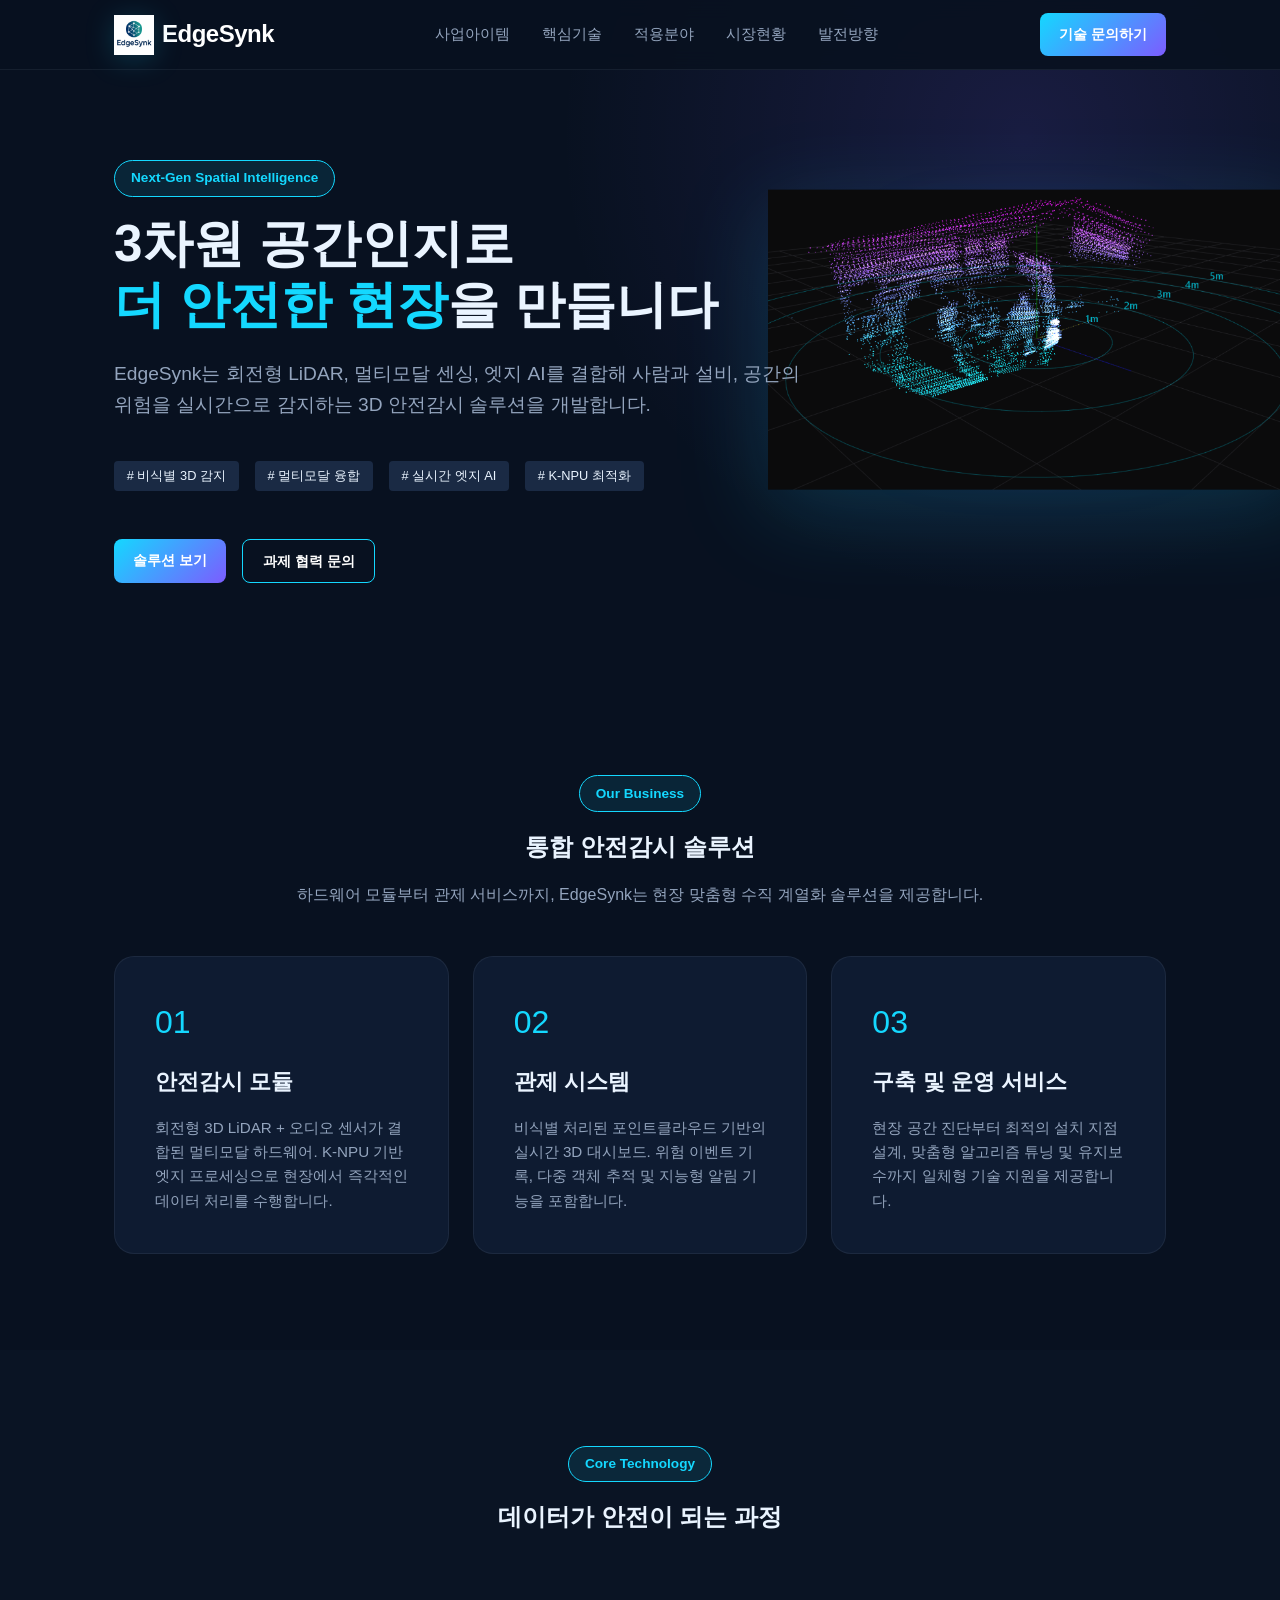
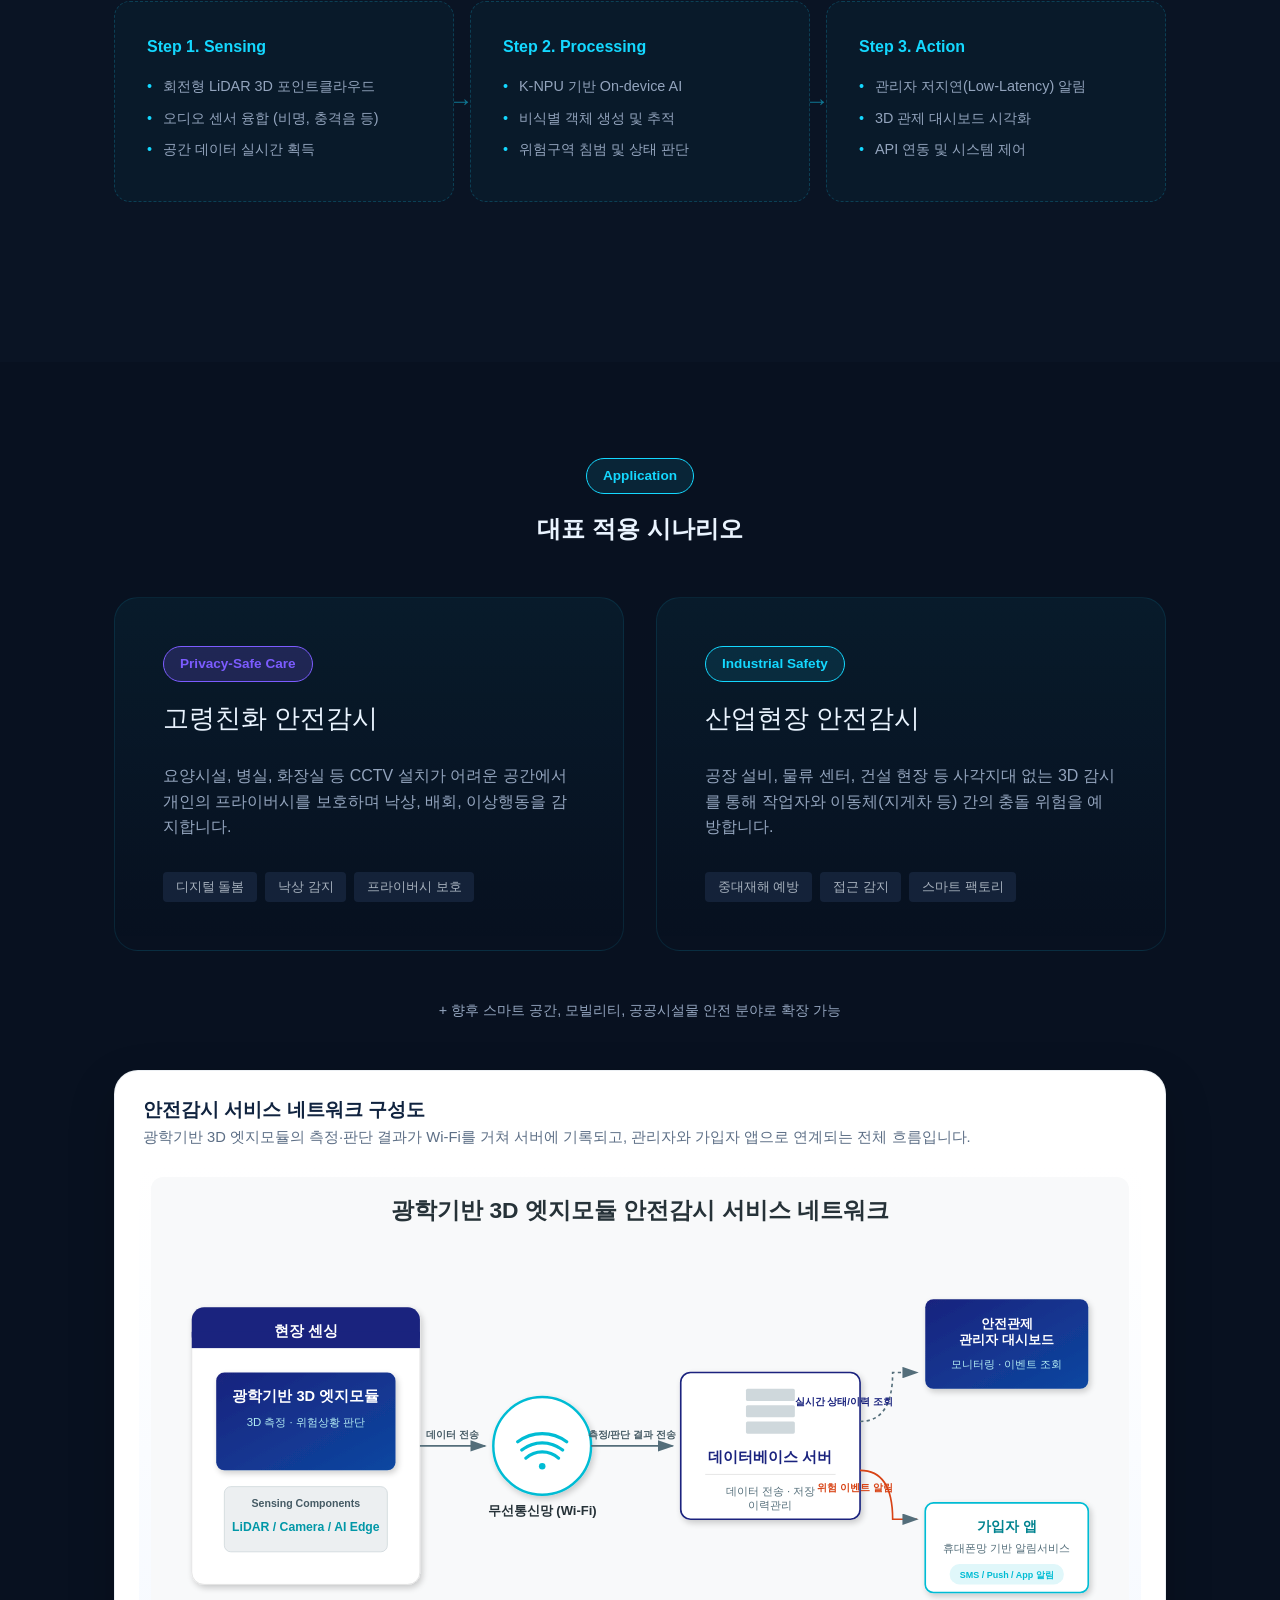
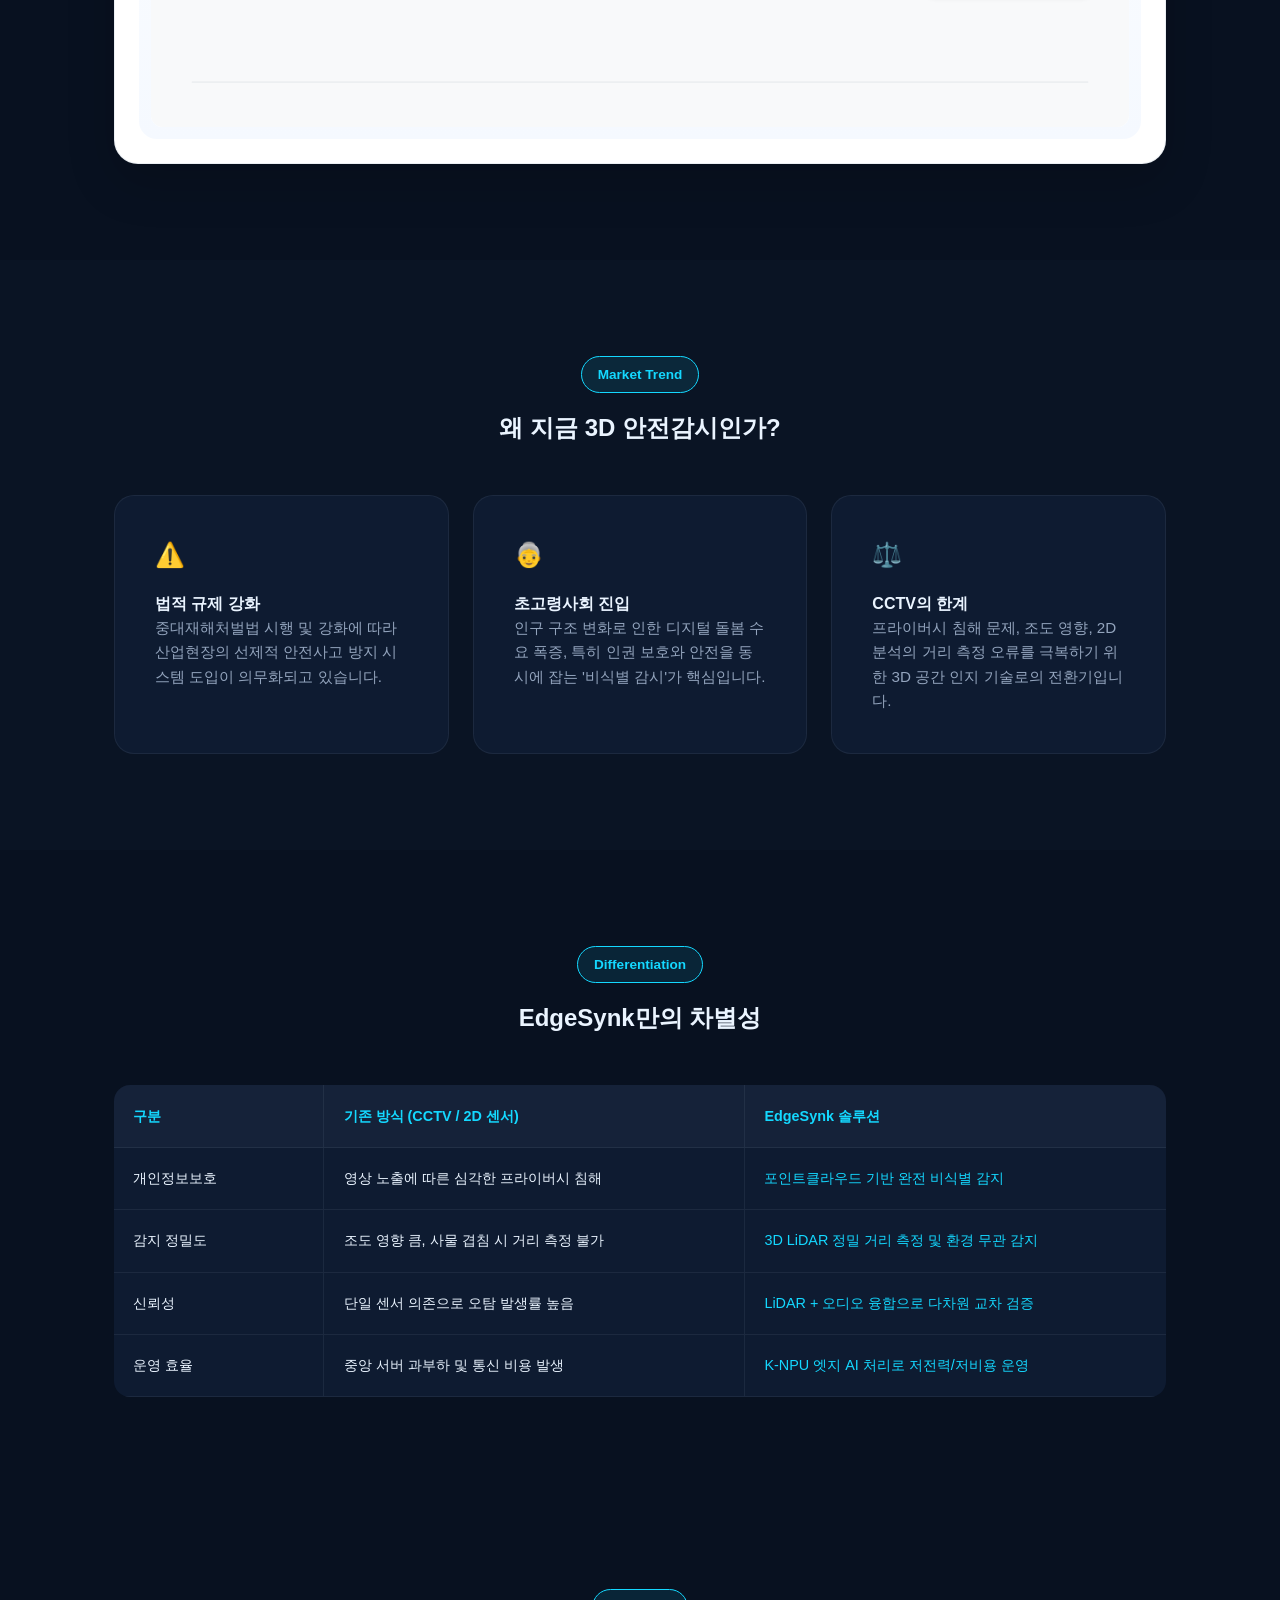
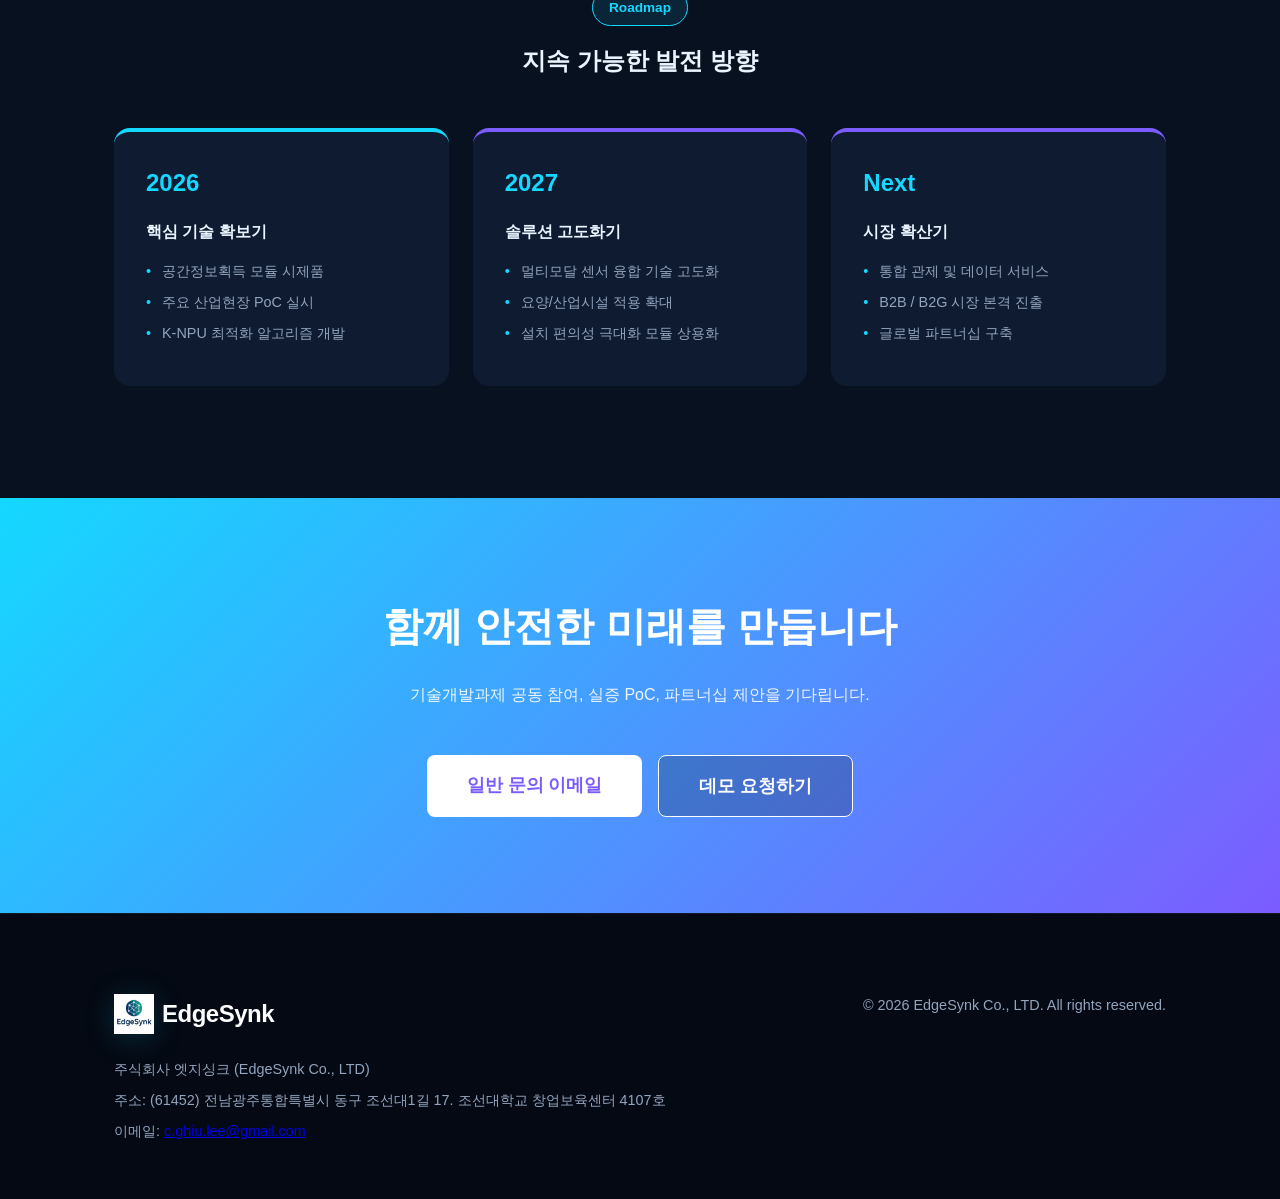
==== commit a57546ad: "Fix mobile navigation and optimize homepage assets" ====
--- a/index.html
+++ b/index.html
@@ -10,6 +10,7 @@
             --primary: #14D8FF;
             --accent: #7C5CFF;
             --bg-deep: #081120;
+            --nav-height: 70px;
             --bg-card: #0E1B31;
             --text-main: #EAF4FF;
             --text-dim: #93A4BD;
@@ -18,7 +19,7 @@
         }
 
         * { margin: 0; padding: 0; box-sizing: border-box; }
-        html { scroll-behavior: smooth; }
+        html { scroll-behavior: smooth; scroll-padding-top: var(--nav-height); }
         body {
             background-color: var(--bg-deep);
             color: var(--text-main);
@@ -48,7 +49,7 @@
         nav {
             position: fixed;
             top: 0; width: 100%;
-            height: 70px;
+            height: var(--nav-height);
             background: rgba(8, 17, 32, 0.9);
             backdrop-filter: blur(10px);
             z-index: 1000;
@@ -82,6 +83,7 @@
             display: block;
             filter: drop-shadow(0 4px 14px rgba(20, 216, 255, 0.18));
         }
+        .nav-toggle { display: none; }
         .nav-links { display: flex; gap: 2rem; }
         .nav-links a {
             text-decoration: none;
@@ -274,24 +276,59 @@
         .footer-info p { color: var(--text-dim); font-size: 0.9rem; margin-bottom: 0.5rem; }
         
         /* Animation */
-        .reveal { opacity: 0; transform: translateY(30px); transition: 0.8s all ease-out; }
-        .reveal.active { opacity: 1; transform: translateY(0); }
-
-        /* Guide Box */
-        .guide-box {
-            position: fixed;
-            bottom: 1rem; right: 1rem;
-            background: #fff; color: #000;
-            padding: 0.8rem; border-radius: 8px;
-            font-size: 0.75rem; font-weight: bold;
-            box-shadow: 0 4px 20px rgba(0,0,0,0.5);
-            z-index: 9999;
-            max-width: 220px;
-            border-left: 4px solid var(--primary);
+        .reveal { transition: opacity 0.8s ease-out, transform 0.8s ease-out; }
+        .reveal-ready .reveal:not(.active) { opacity: 0; transform: translateY(30px); }
+
+        @media (prefers-reduced-motion: reduce) {
+            html { scroll-behavior: auto; }
+            .reveal { transition: none; }
+            .reveal-ready .reveal:not(.active) { opacity: 1; transform: none; }
         }
 
         @media (max-width: 768px) {
-            .nav-links { display: none; }
+            nav .container { gap: 0.5rem; padding-inline: 0.75rem; }
+            nav .logo { margin-right: auto; gap: 0.35rem; font-size: 1.125rem; }
+            nav .logo-icon { width: 32px; height: 32px; }
+            nav .btn-contact { padding: 0.6rem 0.75rem; font-size: 0.8rem; white-space: nowrap; }
+
+            .nav-toggle:not([hidden]) {
+                display: inline-flex;
+                align-items: center;
+                min-height: 44px;
+                padding: 0 0.75rem;
+                border: 1px solid var(--text-dim);
+                border-radius: 8px;
+                background: var(--bg-card);
+                color: var(--text-main);
+                font: inherit;
+                font-size: 0.875rem;
+                cursor: pointer;
+                white-space: nowrap;
+            }
+            .nav-toggle:focus-visible,
+            .nav-links a:focus-visible {
+                outline: 2px solid var(--primary);
+                outline-offset: 3px;
+            }
+            .nav-links {
+                position: absolute;
+                top: 100%;
+                inset-inline: 0;
+                gap: 0.75rem;
+                padding: 0.5rem 0.75rem;
+                background: var(--bg-deep);
+                border-bottom: 1px solid rgba(147, 164, 189, 0.2);
+                overflow-x: auto;
+                white-space: nowrap;
+            }
+            .nav-links a { display: block; padding: 0.65rem 0.5rem; }
+            .nav-toggle:not([hidden])[aria-expanded="false"] + .nav-links { display: none; }
+            .nav-toggle:not([hidden])[aria-expanded="true"] + .nav-links {
+                flex-direction: column;
+                gap: 0.25rem;
+                max-height: calc(100vh - var(--nav-height));
+                overflow-y: auto;
+            }
             .track-grid { grid-template-columns: 1fr; }
             .hero-visual { display: none; }
             .compare-row { grid-template-columns: 1fr; }
@@ -348,11 +385,12 @@
 <div class="container">
 <a class="logo" href="#">
 <div class="logo-icon">
-<img alt="EdgeSynk 로고" src="[data-uri]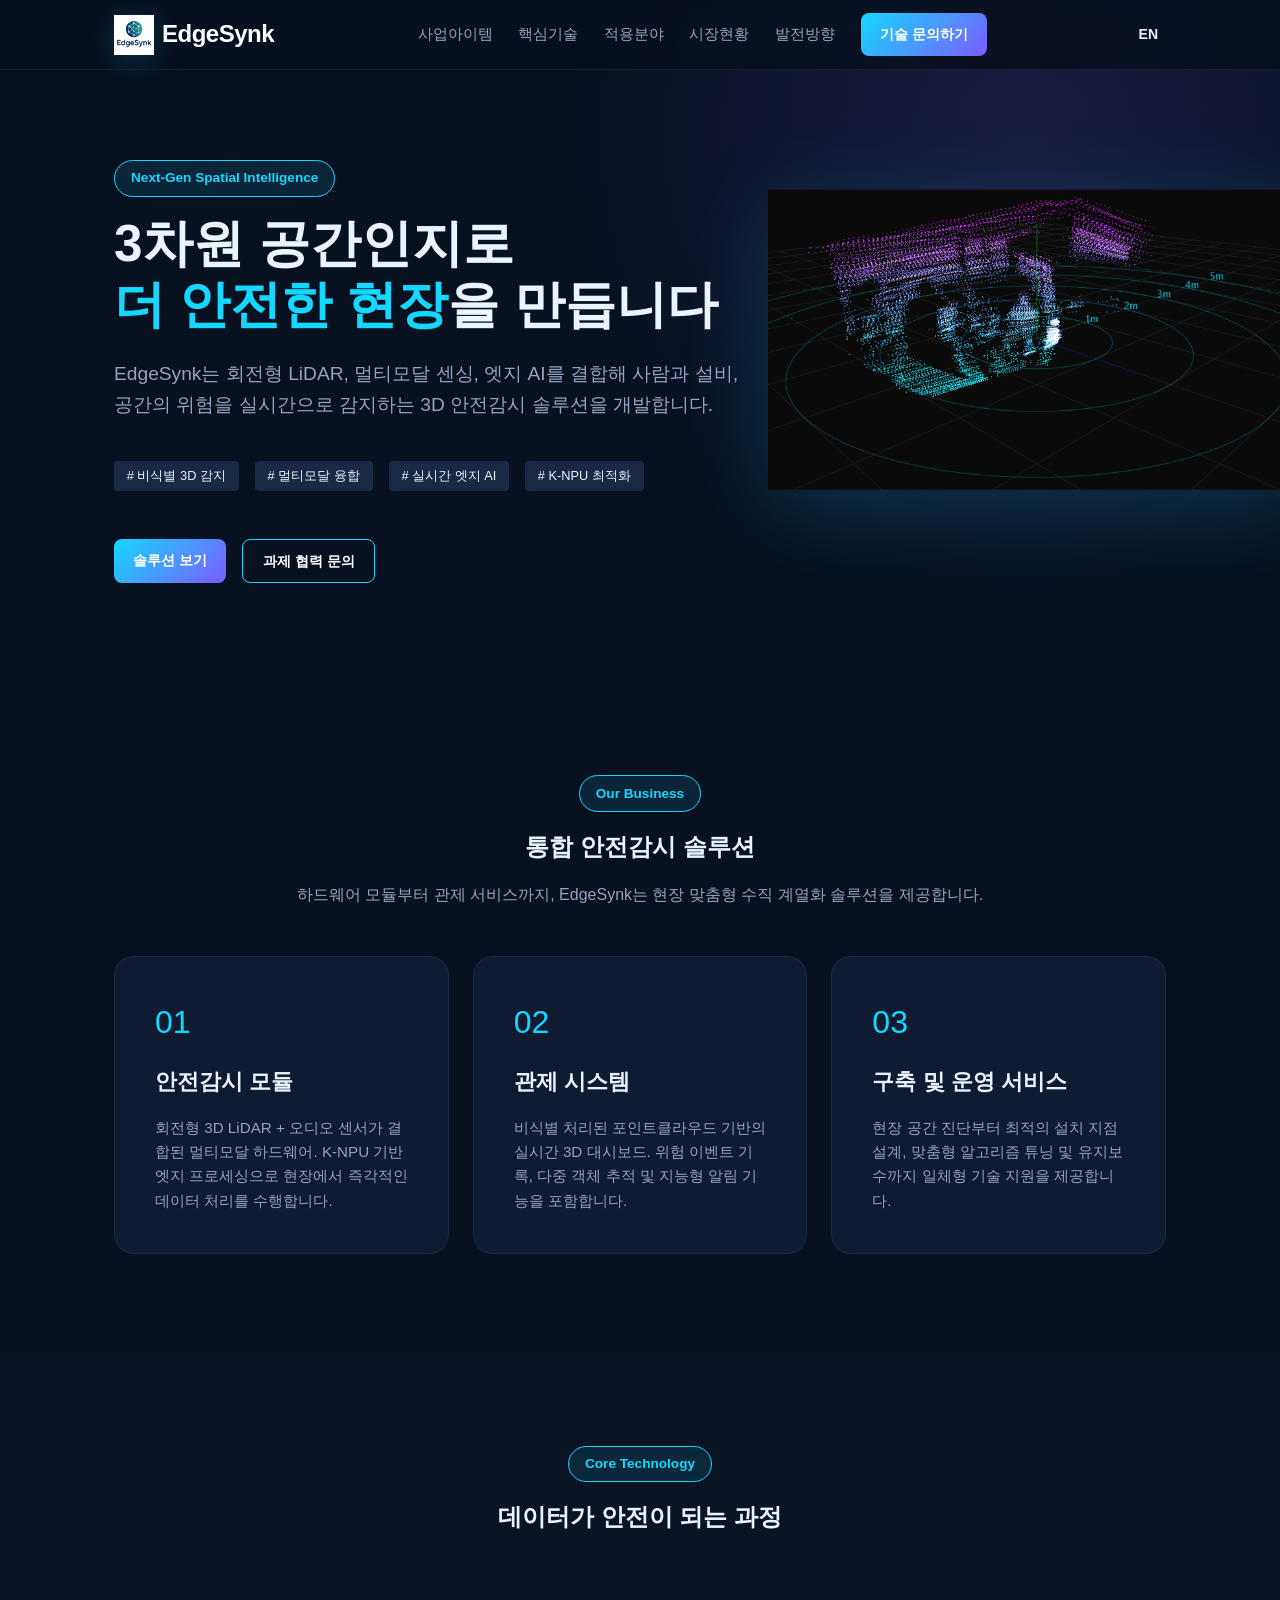
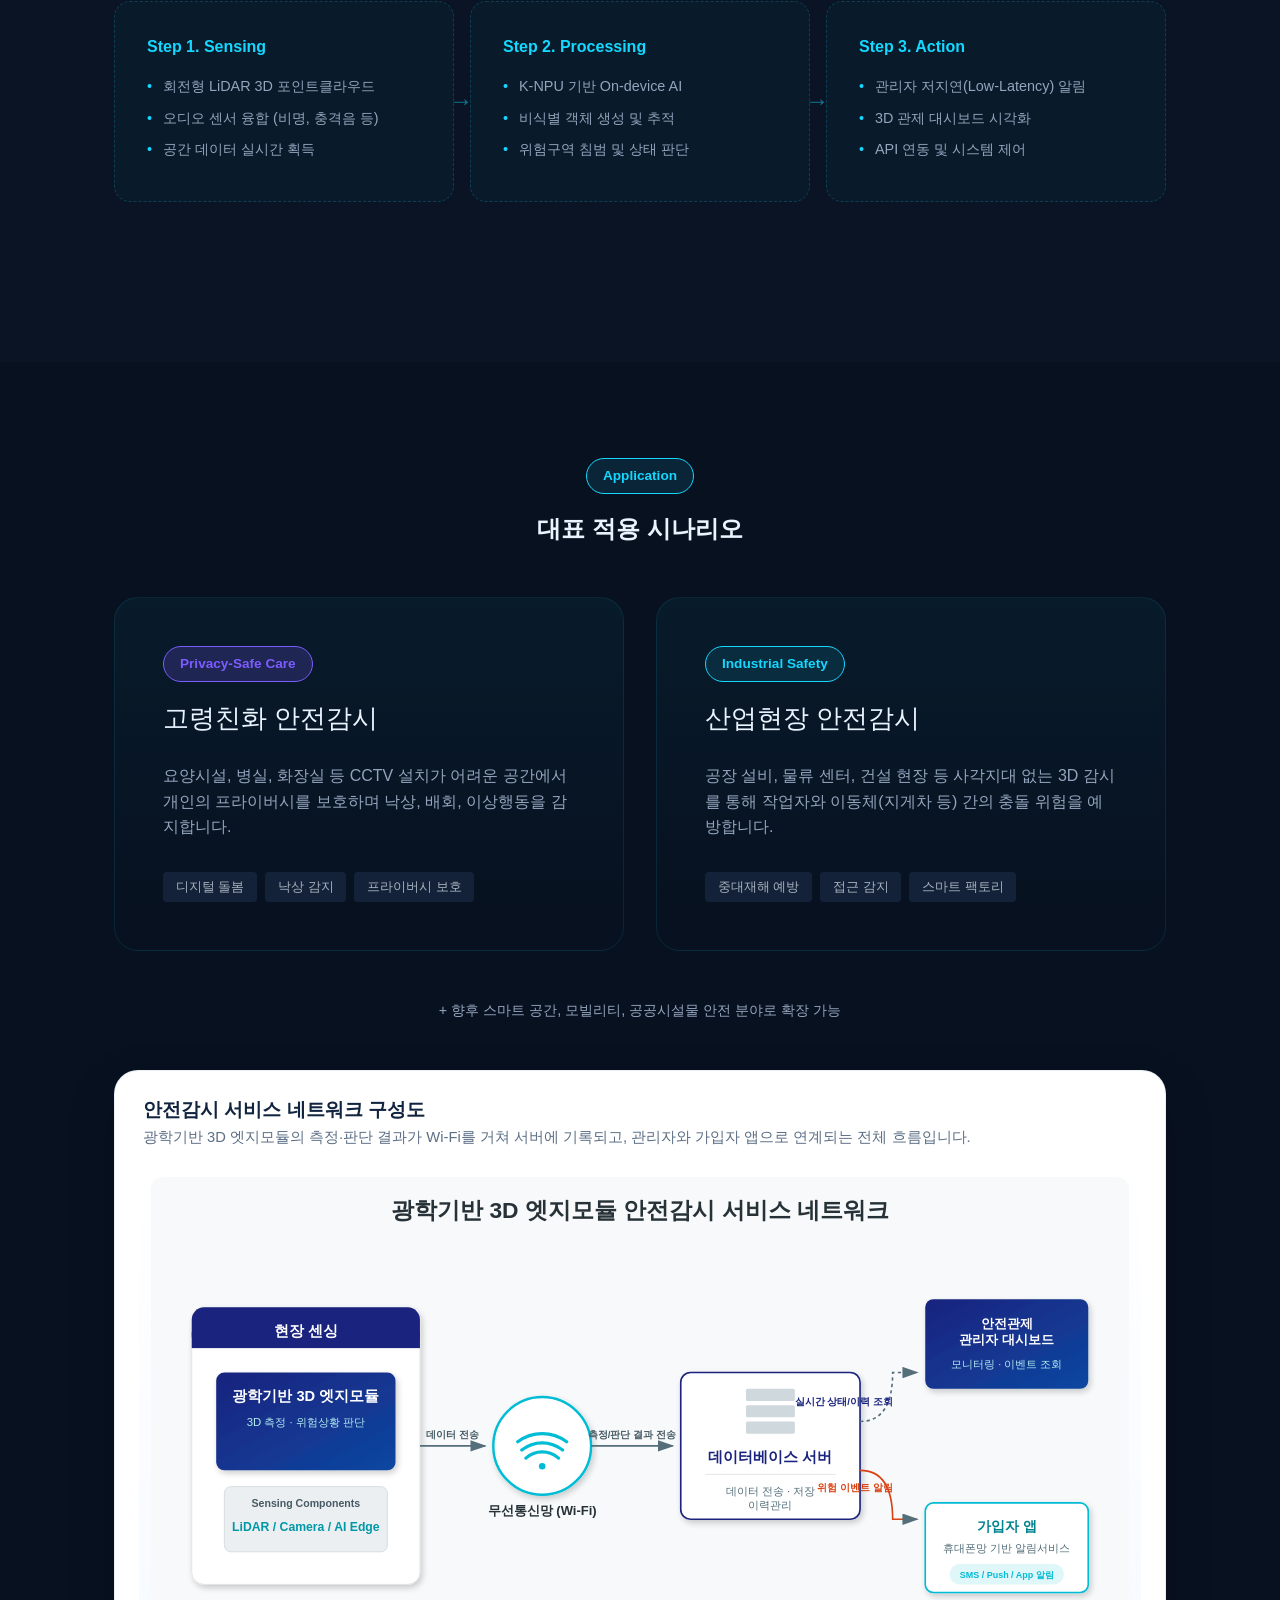
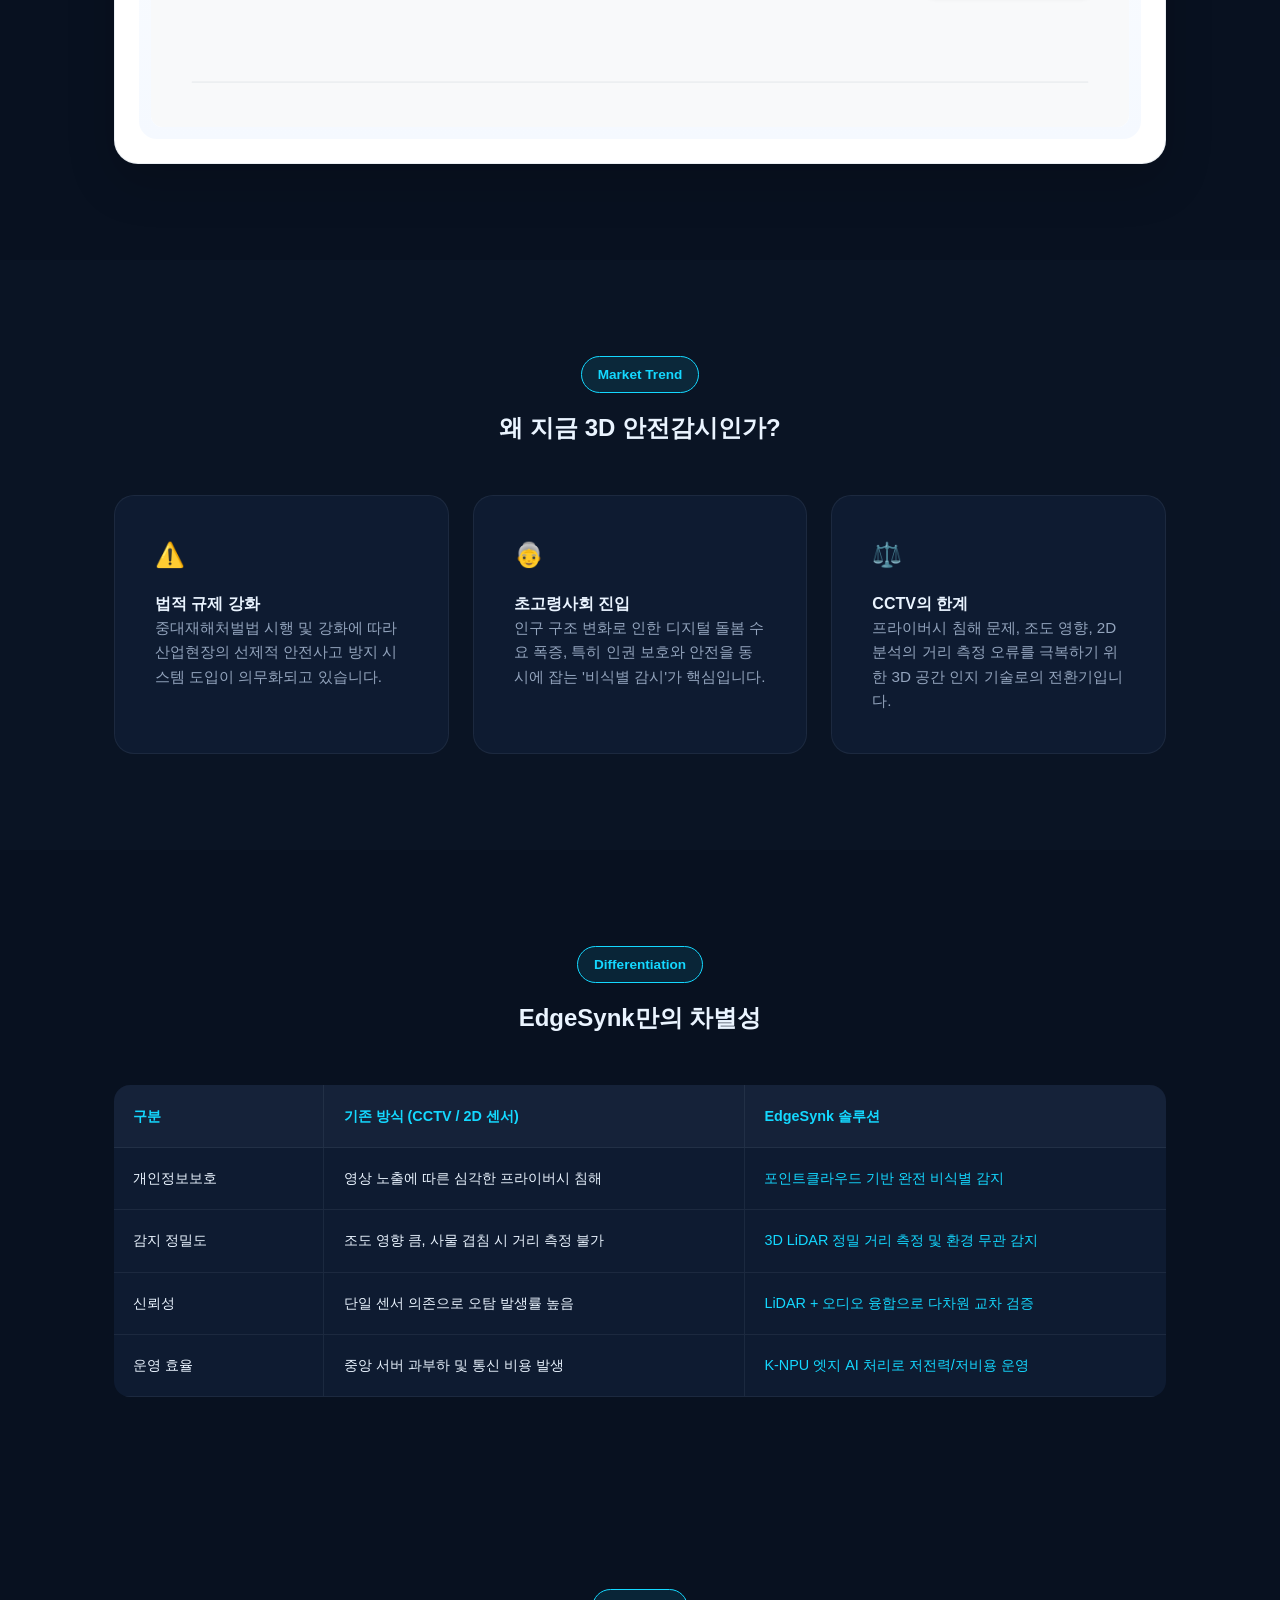
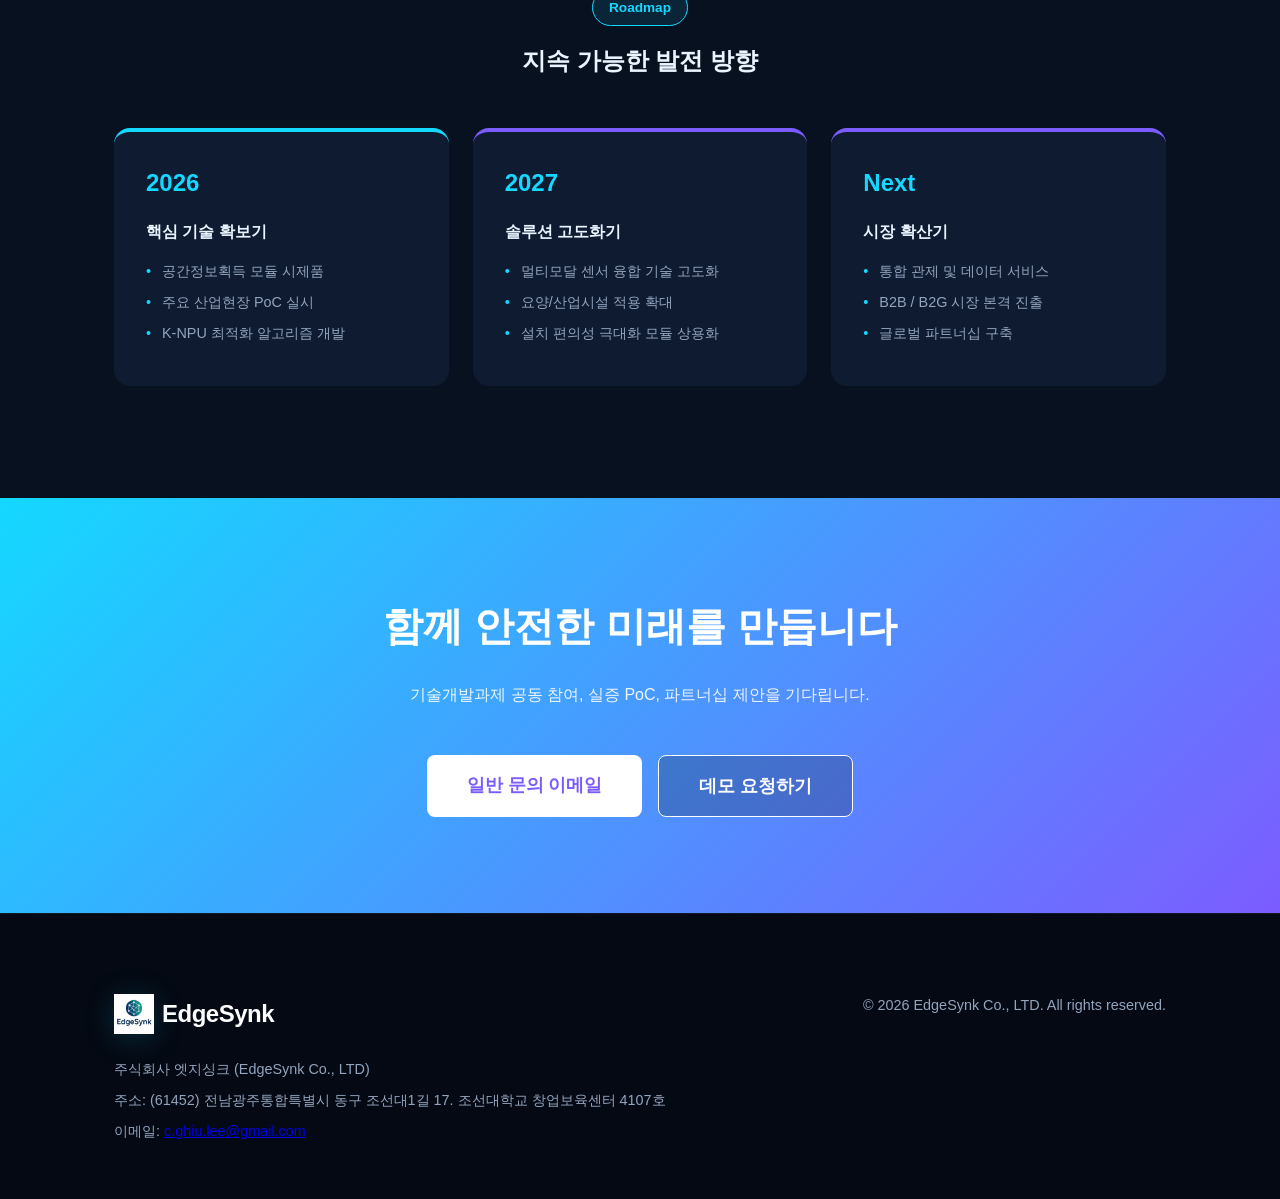
==== commit 858bf95f: "Add English version of the EdgeSynk website" ====
--- a/index.html
+++ b/index.html
@@ -5,380 +5,11 @@
 <meta charset="utf-8"/>
 <meta content="width=device-width, initial-scale=1.0" name="viewport"/>
 <title>EdgeSynk | 3D 공간인지 기반 안전감시 솔루션</title>
-<style>
-        :root {
-            --primary: #14D8FF;
-            --accent: #7C5CFF;
-            --bg-deep: #081120;
-            --nav-height: 70px;
-            --bg-card: #0E1B31;
-            --text-main: #EAF4FF;
-            --text-dim: #93A4BD;
-            --gradient: linear-gradient(135deg, #14D8FF 0%, #7C5CFF 100%);
-            --transition: all 0.3s cubic-bezier(0.4, 0, 0.2, 1);
-        }
-
-        * { margin: 0; padding: 0; box-sizing: border-box; }
-        html { scroll-behavior: smooth; scroll-padding-top: var(--nav-height); }
-        body {
-            background-color: var(--bg-deep);
-            color: var(--text-main);
-            font-family: 'Pretendard', -apple-system, BlinkMacSystemFont, 'Nanum Gothic', sans-serif;
-            line-height: 1.6;
-            overflow-x: hidden;
-        }
-
-        /* Utility */
-        .container { max-width: 1100px; margin: 0 auto; padding: 0 1.5rem; }
-        .section-padding { padding: 6rem 0; }
-        .text-center { text-align: center; }
-        .badge {
-            display: inline-block;
-            padding: 0.4rem 1rem;
-            background: rgba(20, 216, 255, 0.1);
-            border: 1px solid var(--primary);
-            color: var(--primary);
-            border-radius: 100px;
-            font-size: 0.85rem;
-            font-weight: 600;
-            margin-bottom: 1rem;
-        }
-        .highlight { color: var(--primary); }
-
-        /* Navigation */
-        nav {
-            position: fixed;
-            top: 0; width: 100%;
-            height: var(--nav-height);
-            background: rgba(8, 17, 32, 0.9);
-            backdrop-filter: blur(10px);
-            z-index: 1000;
-            border-bottom: 1px solid rgba(147, 164, 189, 0.1);
-        }
-        nav .container {
-            display: flex;
-            justify-content: space-between;
-            align-items: center;
-            height: 100%;
-        }
-        .logo {
-            font-size: 1.5rem;
-            font-weight: 800;
-            letter-spacing: -0.5px;
-            display: flex;
-            align-items: center;
-            gap: 8px;
-            color: #fff;
-            text-decoration: none;
-        }
-        .logo-icon {
-            width: 40px; height: 40px;
-            display: grid; place-items: center;
-            flex-shrink: 0;
-        }
-        .logo-icon img {
-            width: 100%;
-            height: 100%;
-            object-fit: contain;
-            display: block;
-            filter: drop-shadow(0 4px 14px rgba(20, 216, 255, 0.18));
-        }
-        .nav-toggle { display: none; }
-        .nav-links { display: flex; gap: 2rem; }
-        .nav-links a {
-            text-decoration: none;
-            color: var(--text-dim);
-            font-size: 0.95rem;
-            transition: var(--transition);
-        }
-        .nav-links a:hover { color: var(--primary); }
-        .btn-contact {
-            background: var(--gradient);
-            color: #fff;
-            padding: 0.6rem 1.2rem;
-            border-radius: 8px;
-            text-decoration: none;
-            font-weight: 600;
-            font-size: 0.9rem;
-            transition: var(--transition);
-        }
-        .btn-contact:hover { transform: translateY(-2px); box-shadow: 0 4px 15px rgba(20, 216, 255, 0.3); }
-
-        /* Hero Section */
-        .hero {
-            position: relative;
-            padding: 10rem 0 6rem;
-            background: radial-gradient(circle at 80% 20%, rgba(124, 92, 255, 0.15) 0%, transparent 40%);
-        }
-        .hero-content { max-width: 700px; position: relative; z-index: 2; }
-        .hero h1 {
-            font-size: clamp(2.2rem, 5vw, 3.2rem);
-            line-height: 1.2;
-            margin-bottom: 1.5rem;
-            word-break: keep-all;
-        }
-        .hero p {
-            font-size: 1.2rem;
-            color: var(--text-dim);
-            margin-bottom: 2.5rem;
-            word-break: keep-all;
-        }
-        .hero-badges { display: flex; gap: 1rem; flex-wrap: wrap; margin-bottom: 3rem; }
-
-        /* Background Visual */
-        .hero-visual {
-            position: absolute;
-            top: 50%; right: -2%;
-            transform: translateY(-50%);
-            width: min(42vw, 560px);
-            z-index: 1;
-            pointer-events: none;
-            display: flex;
-            justify-content: center;
-            align-items: center;
-        }
-        .hero-visual::before {
-            content: '';
-            position: absolute;
-            inset: 10% 8%;
-            background: radial-gradient(circle, rgba(20, 216, 255, 0.16) 0%, rgba(124, 92, 255, 0.10) 45%, transparent 75%);
-            filter: blur(30px);
-            z-index: -1;
-        }
-        .hero-visual img {
-            width: 100%;
-            height: auto;
-            display: block;
-            object-fit: contain;
-            filter: drop-shadow(0 20px 45px rgba(20, 216, 255, 0.16));
-        }
-
-        /* Cards Grid */
-        .card-grid {
-            display: grid;
-            grid-template-columns: repeat(auto-fit, minmax(300px, 1fr));
-            gap: 1.5rem;
-            margin-top: 3rem;
-        }
-        .card {
-            background: var(--bg-card);
-            padding: 2.5rem;
-            border-radius: 20px;
-            border: 1px solid rgba(147, 164, 189, 0.1);
-            transition: var(--transition);
-        }
-        .card:hover {
-            border-color: var(--primary);
-            transform: translateY(-5px);
-            background: rgba(14, 27, 49, 0.8);
-        }
-        .card h3 { margin-bottom: 1rem; font-size: 1.4rem; }
-        .card p { color: var(--text-dim); font-size: 0.95rem; }
-
-        /* Infographic 1: Sensing Flow */
-        .flow-container {
-            display: flex;
-            justify-content: space-between;
-            align-items: stretch;
-            gap: 1rem;
-            margin: 4rem 0;
-            flex-wrap: wrap;
-        }
-        .flow-step {
-            flex: 1;
-            min-width: 280px;
-            background: rgba(20, 216, 255, 0.03);
-            border: 1px dashed rgba(20, 216, 255, 0.2);
-            border-radius: 16px;
-            padding: 2rem;
-            position: relative;
-        }
-        .flow-step::after {
-            content: '→';
-            position: absolute;
-            right: -0.5rem; top: 50%;
-            transform: translate(50%, -50%);
-            color: var(--primary);
-            font-size: 1.5rem;
-            opacity: 0.5;
-        }
-        .flow-step:last-child::after { display: none; }
-        .flow-step h4 { color: var(--primary); margin-bottom: 1rem; display: flex; align-items: center; gap: 8px; }
-        .flow-list { list-style: none; font-size: 0.9rem; color: var(--text-dim); }
-        .flow-list li { margin-bottom: 0.5rem; padding-left: 1rem; position: relative; }
-        .flow-list li::before { content: '•'; position: absolute; left: 0; color: var(--primary); }
-
-        /* Infographic 2: Two Track */
-        .track-grid {
-            display: grid;
-            grid-template-columns: 1fr 1fr;
-            gap: 2rem;
-            margin-top: 3rem;
-        }
-        .track-box {
-            padding: 3rem;
-            border-radius: 24px;
-            background: linear-gradient(180deg, rgba(20, 216, 255, 0.05) 0%, transparent 100%);
-            border: 1px solid rgba(20, 216, 255, 0.1);
-        }
-        .track-title { font-size: 1.6rem; margin-bottom: 1.5rem; }
-        .expand-tags { display: flex; gap: 0.5rem; margin-top: 2rem; opacity: 0.7; }
-        .tag { background: #1a2a44; padding: 0.3rem 0.8rem; border-radius: 4px; font-size: 0.8rem; }
-
-        /* Comparison Table */
-        .compare-box {
-            margin-top: 3rem;
-            background: var(--bg-card);
-            border-radius: 16px;
-            overflow: hidden;
-        }
-        .compare-row {
-            display: grid;
-            grid-template-columns: 1fr 2fr 2fr;
-            border-bottom: 1px solid rgba(147, 164, 189, 0.1);
-        }
-        .compare-row.header { background: rgba(147, 164, 189, 0.05); font-weight: 600; color: var(--primary); }
-        .compare-cell { padding: 1.2rem; font-size: 0.9rem; border-right: 1px solid rgba(147, 164, 189, 0.1); }
-        .compare-cell:last-child { border-right: none; }
-
-        /* Roadmap */
-        .roadmap {
-            display: flex;
-            gap: 1.5rem;
-            margin-top: 3rem;
-            overflow-x: auto;
-            padding-bottom: 1rem;
-        }
-        .road-card {
-            flex: 1;
-            min-width: 250px;
-            background: var(--bg-card);
-            padding: 2rem;
-            border-radius: 16px;
-            border-top: 4px solid var(--accent);
-        }
-        .road-card.active { border-top-color: var(--primary); }
-        .road-year { font-size: 1.5rem; font-weight: 800; margin-bottom: 1rem; color: var(--primary); }
-
-        /* Footer */
-        footer {
-            background: #040913;
-            padding: 5rem 0 3rem;
-            border-top: 1px solid rgba(147, 164, 189, 0.1);
-        }
-        .footer-content {
-            display: flex;
-            justify-content: space-between;
-            flex-wrap: wrap;
-            gap: 3rem;
-        }
-        .footer-info h2 { margin-bottom: 1rem; color: #fff; }
-        .footer-info p { color: var(--text-dim); font-size: 0.9rem; margin-bottom: 0.5rem; }
-        
-        /* Animation */
-        .reveal { transition: opacity 0.8s ease-out, transform 0.8s ease-out; }
-        .reveal-ready .reveal:not(.active) { opacity: 0; transform: translateY(30px); }
-
-        @media (prefers-reduced-motion: reduce) {
-            html { scroll-behavior: auto; }
-            .reveal { transition: none; }
-            .reveal-ready .reveal:not(.active) { opacity: 1; transform: none; }
-        }
-
-        @media (max-width: 768px) {
-            nav .container { gap: 0.5rem; padding-inline: 0.75rem; }
-            nav .logo { margin-right: auto; gap: 0.35rem; font-size: 1.125rem; }
-            nav .logo-icon { width: 32px; height: 32px; }
-            nav .btn-contact { padding: 0.6rem 0.75rem; font-size: 0.8rem; white-space: nowrap; }
-
-            .nav-toggle:not([hidden]) {
-                display: inline-flex;
-                align-items: center;
-                min-height: 44px;
-                padding: 0 0.75rem;
-                border: 1px solid var(--text-dim);
-                border-radius: 8px;
-                background: var(--bg-card);
-                color: var(--text-main);
-                font: inherit;
-                font-size: 0.875rem;
-                cursor: pointer;
-                white-space: nowrap;
-            }
-            .nav-toggle:focus-visible,
-            .nav-links a:focus-visible {
-                outline: 2px solid var(--primary);
-                outline-offset: 3px;
-            }
-            .nav-links {
-                position: absolute;
-                top: 100%;
-                inset-inline: 0;
-                gap: 0.75rem;
-                padding: 0.5rem 0.75rem;
-                background: var(--bg-deep);
-                border-bottom: 1px solid rgba(147, 164, 189, 0.2);
-                overflow-x: auto;
-                white-space: nowrap;
-            }
-            .nav-links a { display: block; padding: 0.65rem 0.5rem; }
-            .nav-toggle:not([hidden])[aria-expanded="false"] + .nav-links { display: none; }
-            .nav-toggle:not([hidden])[aria-expanded="true"] + .nav-links {
-                flex-direction: column;
-                gap: 0.25rem;
-                max-height: calc(100vh - var(--nav-height));
-                overflow-y: auto;
-            }
-            .track-grid { grid-template-columns: 1fr; }
-            .hero-visual { display: none; }
-            .compare-row { grid-template-columns: 1fr; }
-            .compare-cell { border-right: none; border-bottom: 1px solid rgba(147, 164, 189, 0.1); }
-            .flow-step::after { display: none; }
-        }
-    
-
-        /* Embedded architecture figure */
-        .scenario-figure-wrap {
-            margin-top: 3rem;
-            background: #ffffff;
-            border-radius: 24px;
-            padding: 1.5rem;
-            border: 1px solid rgba(147, 164, 189, 0.18);
-            box-shadow: 0 18px 48px rgba(0, 0, 0, 0.18);
-        }
-        .scenario-figure-header {
-            display: flex;
-            justify-content: space-between;
-            align-items: center;
-            gap: 1rem;
-            flex-wrap: wrap;
-            margin-bottom: 1rem;
-            padding: 0 0.25rem;
-        }
-        .scenario-figure-header h3 {
-            color: #10233f;
-            font-size: 1.2rem;
-            margin: 0;
-        }
-        .scenario-figure-header p {
-            color: #5d6f86;
-            font-size: 0.92rem;
-            margin: 0;
-        }
-        .scenario-figure {
-            background: linear-gradient(180deg, #ffffff 0%, #f5f9ff 100%);
-            border-radius: 18px;
-            overflow: hidden;
-            padding: 0.75rem;
-        }
-        .scenario-figure img {
-            width: 100%;
-            height: auto;
-            display: block;
-            border-radius: 12px;
-            background: #fff;
-        }
-</style>
+<link rel="canonical" href="https://www.edgesynk.com/"/>
+<link rel="alternate" hreflang="ko" href="https://www.edgesynk.com/"/>
+<link rel="alternate" hreflang="en" href="https://www.edgesynk.com/en/"/>
+<link rel="alternate" hreflang="x-default" href="https://www.edgesynk.com/"/>
+<link rel="stylesheet" href="site.css"/>
 </head>
 <body>
 <nav>
@@ -396,8 +27,9 @@
 <a href="#application">적용분야</a>
 <a href="#market">시장현황</a>
 <a href="#roadmap">발전방향</a>
-</div>
 <a class="btn-contact" href="#contact">기술 문의하기</a>
+</div>
+<a class="language-switch" href="en/index.html" hreflang="en" lang="en" aria-label="English">EN</a>
 </div>
 </nav>
 <section class="hero">
@@ -412,7 +44,7 @@
 <div class="tag"># 실시간 엣지 AI</div>
 <div class="tag"># K-NPU 최적화</div>
 </div>
-<div style="display:flex; gap:1rem;">
+<div class="hero-actions">
 <a class="btn-contact" href="#business">솔루션 보기</a>
 <a class="btn-contact" href="#contact" style="background:transparent; border:1px solid var(--primary);">과제 협력 문의</a>
 </div>
@@ -652,56 +284,7 @@
 </div>
 </div>
 </footer>
-<script data-cfasync="false" src="/cdn-cgi/scripts/5c5dd728/cloudflare-static/email-decode.min.js"></script><script>
-        // Reveal animation on scroll
-        const reveals = document.querySelectorAll('.reveal');
-        const revealOnScroll = () => {
-            reveals.forEach(el => {
-                const windowHeight = window.innerHeight;
-                const elementTop = el.getBoundingClientRect().top;
-                if (elementTop < windowHeight - 100) {
-                    el.classList.add('active');
-                }
-            });
-        };
-        document.documentElement.classList.add('reveal-ready');
-        revealOnScroll();
-        window.addEventListener('scroll', revealOnScroll);
-        window.addEventListener('load', revealOnScroll);
-
-        const navToggle = document.querySelector('.nav-toggle');
-        const navLinks = document.getElementById('section-menu');
-        const mobileMenu = window.matchMedia('(max-width: 768px)');
-
-        const closeMenu = () => navToggle.setAttribute('aria-expanded', 'false');
-
-        navToggle.addEventListener('click', () => {
-            const expanded = navToggle.getAttribute('aria-expanded') === 'true';
-            navToggle.setAttribute('aria-expanded', String(!expanded));
-        });
-
-        navLinks.addEventListener('click', (event) => {
-            if (event.target.closest('a')) closeMenu();
-        });
-
-        navToggle.closest('nav').addEventListener('keydown', (event) => {
-            if (event.key === 'Escape' && navToggle.getAttribute('aria-expanded') === 'true') {
-                closeMenu();
-                navToggle.focus();
-            }
-        });
-
-        mobileMenu.addEventListener('change', closeMenu);
-        navToggle.hidden = false;
-    </script>
-
-
-
-
-
-
-
-
-        
+<script data-cfasync="false" src="/cdn-cgi/scripts/5c5dd728/cloudflare-static/email-decode.min.js"></script>
+<script src="site.js"></script>
 </body>
 </html>
--- a/site.css
+++ b/site.css
@@ -0,0 +1,397 @@
+:root {
+    --primary: #14D8FF;
+    --accent: #7C5CFF;
+    --bg-deep: #081120;
+    --nav-height: 70px;
+    --bg-card: #0E1B31;
+    --text-main: #EAF4FF;
+    --text-dim: #93A4BD;
+    --gradient: linear-gradient(135deg, #14D8FF 0%, #7C5CFF 100%);
+    --transition: all 0.3s cubic-bezier(0.4, 0, 0.2, 1);
+}
+
+* { margin: 0; padding: 0; box-sizing: border-box; }
+html { scroll-behavior: smooth; scroll-padding-top: var(--nav-height); }
+body {
+    background-color: var(--bg-deep);
+    color: var(--text-main);
+    font-family: 'Pretendard', -apple-system, BlinkMacSystemFont, 'Nanum Gothic', sans-serif;
+    line-height: 1.6;
+    overflow-x: hidden;
+}
+
+/* Utility */
+.container { max-width: 1100px; margin: 0 auto; padding: 0 1.5rem; }
+.section-padding { padding: 6rem 0; }
+.text-center { text-align: center; }
+.badge {
+    display: inline-block;
+    padding: 0.4rem 1rem;
+    background: rgba(20, 216, 255, 0.1);
+    border: 1px solid var(--primary);
+    color: var(--primary);
+    border-radius: 100px;
+    font-size: 0.85rem;
+    font-weight: 600;
+    margin-bottom: 1rem;
+}
+.highlight { color: var(--primary); }
+
+/* Navigation */
+nav {
+    position: fixed;
+    top: 0; width: 100%;
+    height: var(--nav-height);
+    background: rgba(8, 17, 32, 0.9);
+    backdrop-filter: blur(10px);
+    z-index: 1000;
+    border-bottom: 1px solid rgba(147, 164, 189, 0.1);
+}
+nav .container {
+    display: flex;
+    justify-content: space-between;
+    align-items: center;
+    gap: 1rem;
+    height: 100%;
+}
+.logo {
+    font-size: 1.5rem;
+    font-weight: 800;
+    letter-spacing: -0.5px;
+    display: flex;
+    align-items: center;
+    gap: 8px;
+    color: #fff;
+    text-decoration: none;
+}
+.logo-icon {
+    width: 40px; height: 40px;
+    display: grid; place-items: center;
+    flex-shrink: 0;
+}
+.logo-icon img {
+    width: 100%;
+    height: 100%;
+    object-fit: contain;
+    display: block;
+    filter: drop-shadow(0 4px 14px rgba(20, 216, 255, 0.18));
+}
+.nav-toggle { display: none; }
+.nav-links { display: flex; align-items: center; gap: clamp(0.75rem, 2vw, 2rem); }
+.nav-links a:not(.btn-contact) {
+    text-decoration: none;
+    color: var(--text-dim);
+    font-size: 0.95rem;
+    transition: var(--transition);
+}
+.nav-links a:not(.btn-contact):hover,
+.language-switch:hover { color: var(--primary); }
+.nav-links a { white-space: nowrap; }
+.language-switch {
+    display: inline-flex;
+    align-items: center;
+    min-height: 44px;
+    padding-inline: 0.5rem;
+    color: var(--text-main);
+    font-size: 0.875rem;
+    font-weight: 600;
+    text-decoration: none;
+    white-space: nowrap;
+}
+.nav-toggle:focus-visible,
+nav a:focus-visible {
+    outline: 2px solid var(--primary);
+    outline-offset: 3px;
+}
+.btn-contact {
+    background: var(--gradient);
+    color: #fff;
+    padding: 0.6rem 1.2rem;
+    border-radius: 8px;
+    text-decoration: none;
+    font-weight: 600;
+    font-size: 0.9rem;
+    transition: var(--transition);
+}
+.btn-contact:hover { transform: translateY(-2px); box-shadow: 0 4px 15px rgba(20, 216, 255, 0.3); }
+
+/* Hero Section */
+.hero {
+    position: relative;
+    overflow: clip;
+    padding: 10rem 0 6rem;
+    background: radial-gradient(circle at 80% 20%, rgba(124, 92, 255, 0.15) 0%, transparent 40%);
+}
+.hero-content { max-width: min(700px, 60%); position: relative; z-index: 2; }
+.hero h1 {
+    font-size: clamp(2.2rem, 5vw, 3.2rem);
+    line-height: 1.2;
+    margin-bottom: 1.5rem;
+    word-break: keep-all;
+}
+.hero p {
+    font-size: 1.2rem;
+    color: var(--text-dim);
+    margin-bottom: 2.5rem;
+    word-break: keep-all;
+}
+.hero-actions { display: flex; gap: 1rem; flex-wrap: wrap; }
+.hero-badges { display: flex; gap: 1rem; flex-wrap: wrap; margin-bottom: 3rem; }
+
+/* Background Visual */
+.hero-visual {
+    position: absolute;
+    top: 50%; right: -2%;
+    transform: translateY(-50%);
+    width: min(42vw, 560px);
+    z-index: 1;
+    pointer-events: none;
+    display: flex;
+    justify-content: center;
+    align-items: center;
+}
+.hero-visual::before {
+    content: '';
+    position: absolute;
+    inset: 10% 8%;
+    background: radial-gradient(circle, rgba(20, 216, 255, 0.16) 0%, rgba(124, 92, 255, 0.10) 45%, transparent 75%);
+    filter: blur(30px);
+    z-index: -1;
+}
+.hero-visual img {
+    width: 100%;
+    height: auto;
+    display: block;
+    object-fit: contain;
+    filter: drop-shadow(0 20px 45px rgba(20, 216, 255, 0.16));
+}
+
+/* Cards Grid */
+.card-grid {
+    display: grid;
+    grid-template-columns: repeat(auto-fit, minmax(300px, 1fr));
+    gap: 1.5rem;
+    margin-top: 3rem;
+}
+.card {
+    background: var(--bg-card);
+    padding: 2.5rem;
+    border-radius: 20px;
+    border: 1px solid rgba(147, 164, 189, 0.1);
+    transition: var(--transition);
+}
+.card:hover {
+    border-color: var(--primary);
+    transform: translateY(-5px);
+    background: rgba(14, 27, 49, 0.8);
+}
+.card h3 { margin-bottom: 1rem; font-size: 1.4rem; }
+.card p { color: var(--text-dim); font-size: 0.95rem; }
+
+/* Infographic 1: Sensing Flow */
+.flow-container {
+    display: flex;
+    justify-content: space-between;
+    align-items: stretch;
+    gap: 1rem;
+    margin: 4rem 0;
+    flex-wrap: wrap;
+}
+.flow-step {
+    flex: 1;
+    min-width: 280px;
+    background: rgba(20, 216, 255, 0.03);
+    border: 1px dashed rgba(20, 216, 255, 0.2);
+    border-radius: 16px;
+    padding: 2rem;
+    position: relative;
+}
+.flow-step::after {
+    content: '→';
+    position: absolute;
+    right: -0.5rem; top: 50%;
+    transform: translate(50%, -50%);
+    color: var(--primary);
+    font-size: 1.5rem;
+    opacity: 0.5;
+}
+.flow-step:last-child::after { display: none; }
+.flow-step h4 { color: var(--primary); margin-bottom: 1rem; display: flex; align-items: center; gap: 8px; }
+.flow-list { list-style: none; font-size: 0.9rem; color: var(--text-dim); }
+.flow-list li { margin-bottom: 0.5rem; padding-left: 1rem; position: relative; }
+.flow-list li::before { content: '•'; position: absolute; left: 0; color: var(--primary); }
+
+/* Infographic 2: Two Track */
+.track-grid {
+    display: grid;
+    grid-template-columns: 1fr 1fr;
+    gap: 2rem;
+    margin-top: 3rem;
+}
+.track-box {
+    padding: 3rem;
+    border-radius: 24px;
+    background: linear-gradient(180deg, rgba(20, 216, 255, 0.05) 0%, transparent 100%);
+    border: 1px solid rgba(20, 216, 255, 0.1);
+}
+.track-title { font-size: 1.6rem; margin-bottom: 1.5rem; }
+.expand-tags { display: flex; flex-wrap: wrap; gap: 0.5rem; margin-top: 2rem; opacity: 0.7; }
+.tag { background: #1a2a44; padding: 0.3rem 0.8rem; border-radius: 4px; font-size: 0.8rem; }
+
+/* Comparison Table */
+.compare-box {
+    margin-top: 3rem;
+    background: var(--bg-card);
+    border-radius: 16px;
+    overflow: hidden;
+}
+.compare-row {
+    display: grid;
+    grid-template-columns: 1fr 2fr 2fr;
+    border-bottom: 1px solid rgba(147, 164, 189, 0.1);
+}
+.compare-row.header { background: rgba(147, 164, 189, 0.05); font-weight: 600; color: var(--primary); }
+.compare-cell { padding: 1.2rem; font-size: 0.9rem; border-right: 1px solid rgba(147, 164, 189, 0.1); }
+.compare-cell:last-child { border-right: none; }
+
+/* Roadmap */
+.roadmap {
+    display: flex;
+    gap: 1.5rem;
+    margin-top: 3rem;
+    overflow-x: auto;
+    padding-bottom: 1rem;
+}
+.road-card {
+    flex: 1;
+    min-width: 250px;
+    background: var(--bg-card);
+    padding: 2rem;
+    border-radius: 16px;
+    border-top: 4px solid var(--accent);
+}
+.road-card.active { border-top-color: var(--primary); }
+.road-year { font-size: 1.5rem; font-weight: 800; margin-bottom: 1rem; color: var(--primary); }
+
+/* Footer */
+footer {
+    background: #040913;
+    padding: 5rem 0 3rem;
+    border-top: 1px solid rgba(147, 164, 189, 0.1);
+}
+.footer-content {
+    display: flex;
+    justify-content: space-between;
+    flex-wrap: wrap;
+    gap: 3rem;
+}
+.footer-info h2 { margin-bottom: 1rem; color: #fff; }
+.footer-info p { color: var(--text-dim); font-size: 0.9rem; margin-bottom: 0.5rem; }
+
+/* Animation */
+.reveal { transition: opacity 0.8s ease-out, transform 0.8s ease-out; }
+.reveal-ready .reveal:not(.active) { opacity: 0; transform: translateY(30px); }
+
+@media (prefers-reduced-motion: reduce) {
+    html { scroll-behavior: auto; }
+    .reveal { transition: none; }
+    .reveal-ready .reveal:not(.active) { opacity: 1; transform: none; }
+}
+
+@media (max-width: 880px) {
+    nav .container { gap: 0.5rem; padding-inline: 0.75rem; }
+    nav .logo { margin-right: auto; gap: 0.35rem; font-size: 1.125rem; }
+    nav .logo-icon { width: 32px; height: 32px; }
+
+    .nav-toggle:not([hidden]) {
+        display: inline-flex;
+        align-items: center;
+        min-height: 44px;
+        padding: 0 0.75rem;
+        border: 1px solid var(--text-dim);
+        border-radius: 8px;
+        background: var(--bg-card);
+        color: var(--text-main);
+        font: inherit;
+        font-size: 0.875rem;
+        cursor: pointer;
+        white-space: nowrap;
+    }
+    .nav-links {
+        position: absolute;
+        top: 100%;
+        inset-inline: 0;
+        gap: 0.75rem;
+        padding: 0.5rem 0.75rem;
+        background: var(--bg-deep);
+        border-bottom: 1px solid rgba(147, 164, 189, 0.2);
+        overflow-x: auto;
+        white-space: nowrap;
+    }
+    .nav-links a { display: block; padding: 0.65rem 0.5rem; }
+    .nav-toggle:not([hidden])[aria-expanded="false"] + .nav-links { display: none; }
+    .nav-toggle:not([hidden])[aria-expanded="true"] + .nav-links {
+        flex-direction: column;
+        align-items: stretch;
+        gap: 0.25rem;
+        max-height: calc(100vh - var(--nav-height));
+        overflow-y: auto;
+    }
+}
+
+@media (max-width: 768px) {
+    .hero { padding: calc(var(--nav-height) + 2.5rem) 0 4rem; }
+    .hero-content { max-width: 100%; }
+    .hero h1 { font-size: clamp(1.8rem, 7vw, 3.2rem); }
+    .hero-badges { gap: 0.5rem; margin-bottom: 2rem; }
+    .card-grid { grid-template-columns: repeat(auto-fit, minmax(min(100%, 300px), 1fr)); }
+    .track-grid { grid-template-columns: minmax(0, 1fr); }
+    .track-box { padding: clamp(1.5rem, 6vw, 3rem); }
+    .flow-step { min-width: min(100%, 280px); }
+    .hero-visual { display: none; }
+    .compare-row { grid-template-columns: 1fr; }
+    .compare-cell { border-right: none; border-bottom: 1px solid rgba(147, 164, 189, 0.1); }
+    .flow-step::after { display: none; }
+}
+
+/* Embedded architecture figure */
+.scenario-figure-wrap {
+    margin-top: 3rem;
+    background: #ffffff;
+    border-radius: 24px;
+    padding: 1.5rem;
+    border: 1px solid rgba(147, 164, 189, 0.18);
+    box-shadow: 0 18px 48px rgba(0, 0, 0, 0.18);
+}
+.scenario-figure-header {
+    display: flex;
+    justify-content: space-between;
+    align-items: center;
+    gap: 1rem;
+    flex-wrap: wrap;
+    margin-bottom: 1rem;
+    padding: 0 0.25rem;
+}
+.scenario-figure-header h3 {
+    color: #10233f;
+    font-size: 1.2rem;
+    margin: 0;
+}
+.scenario-figure-header p {
+    color: #5d6f86;
+    font-size: 0.92rem;
+    margin: 0;
+}
+.scenario-figure {
+    background: linear-gradient(180deg, #ffffff 0%, #f5f9ff 100%);
+    border-radius: 18px;
+    overflow: hidden;
+    padding: 0.75rem;
+}
+.scenario-figure img {
+    width: 100%;
+    height: auto;
+    display: block;
+    border-radius: 12px;
+    background: #fff;
+}
